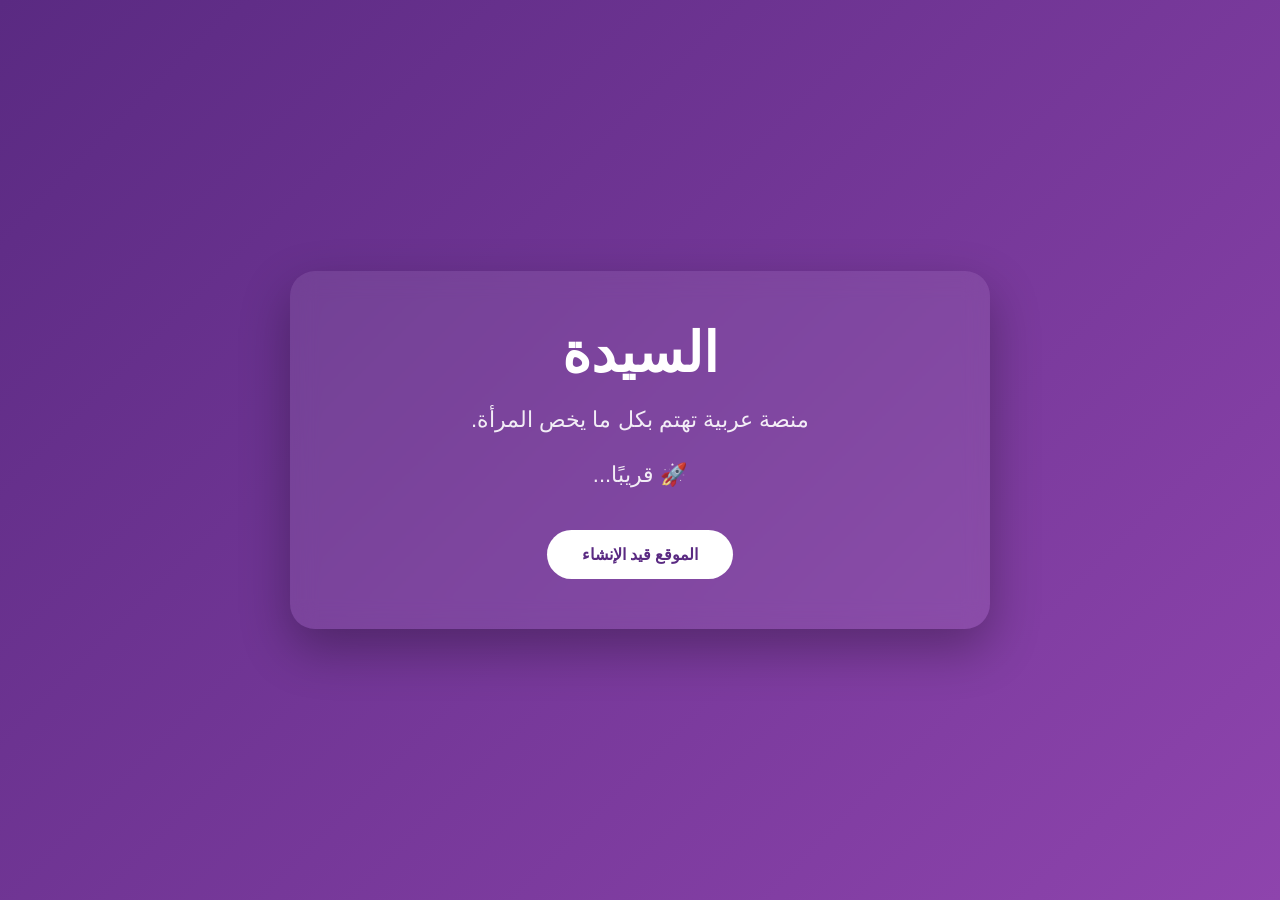
==== index.html @ 5cf43249 "Update index.html" ====
<!DOCTYPE html>
<html lang="ar" dir="rtl">
<head>
<meta charset="UTF-8">
<meta name="viewport" content="width=device-width, initial-scale=1.0">
<title>السيدة | قريبًا</title>

<style>
*{
margin:0;
padding:0;
box-sizing:border-box;
font-family:Tahoma,sans-serif;
}

body{
background:linear-gradient(135deg,#5a2a82,#8e44ad);
height:100vh;
display:flex;
justify-content:center;
align-items:center;
color:white;
text-align:center;
padding:20px;
}

.card{
background:rgba(255,255,255,.08);
backdrop-filter:blur(12px);
padding:50px;
border-radius:25px;
max-width:700px;
width:100%;
box-shadow:0 20px 50px rgba(0,0,0,.3);
}

h1{
font-size:55px;
margin-bottom:15px;
}

p{
font-size:22px;
line-height:1.8;
opacity:.9;
}

.btn{
display:inline-block;
margin-top:35px;
padding:15px 35px;
background:white;
color:#5a2a82;
text-decoration:none;
border-radius:50px;
font-weight:bold;
transition:.3s;
}

.btn:hover{
transform:translateY(-3px);
}
</style>

<!-- Google tag (gtag.js) -->
<script async src="https://www.googletagmanager.com/gtag/js?id=G-3B455CWYYH"></script>
<script>
window.dataLayer = window.dataLayer || [];
function gtag(){dataLayer.push(arguments);}
gtag('js', new Date());

gtag('config', 'G-3B455CWYYH');
</script>

</head>

<body>

<div class="card">

<h1>السيدة</h1>

<p>
منصة عربية تهتم بكل ما يخص المرأة.
</p>

<p style="margin-top:15px;">
🚀 قريبًا...
</p>

<a class="btn" href="#">
الموقع قيد الإنشاء
</a>

</div>

</body>
</html>
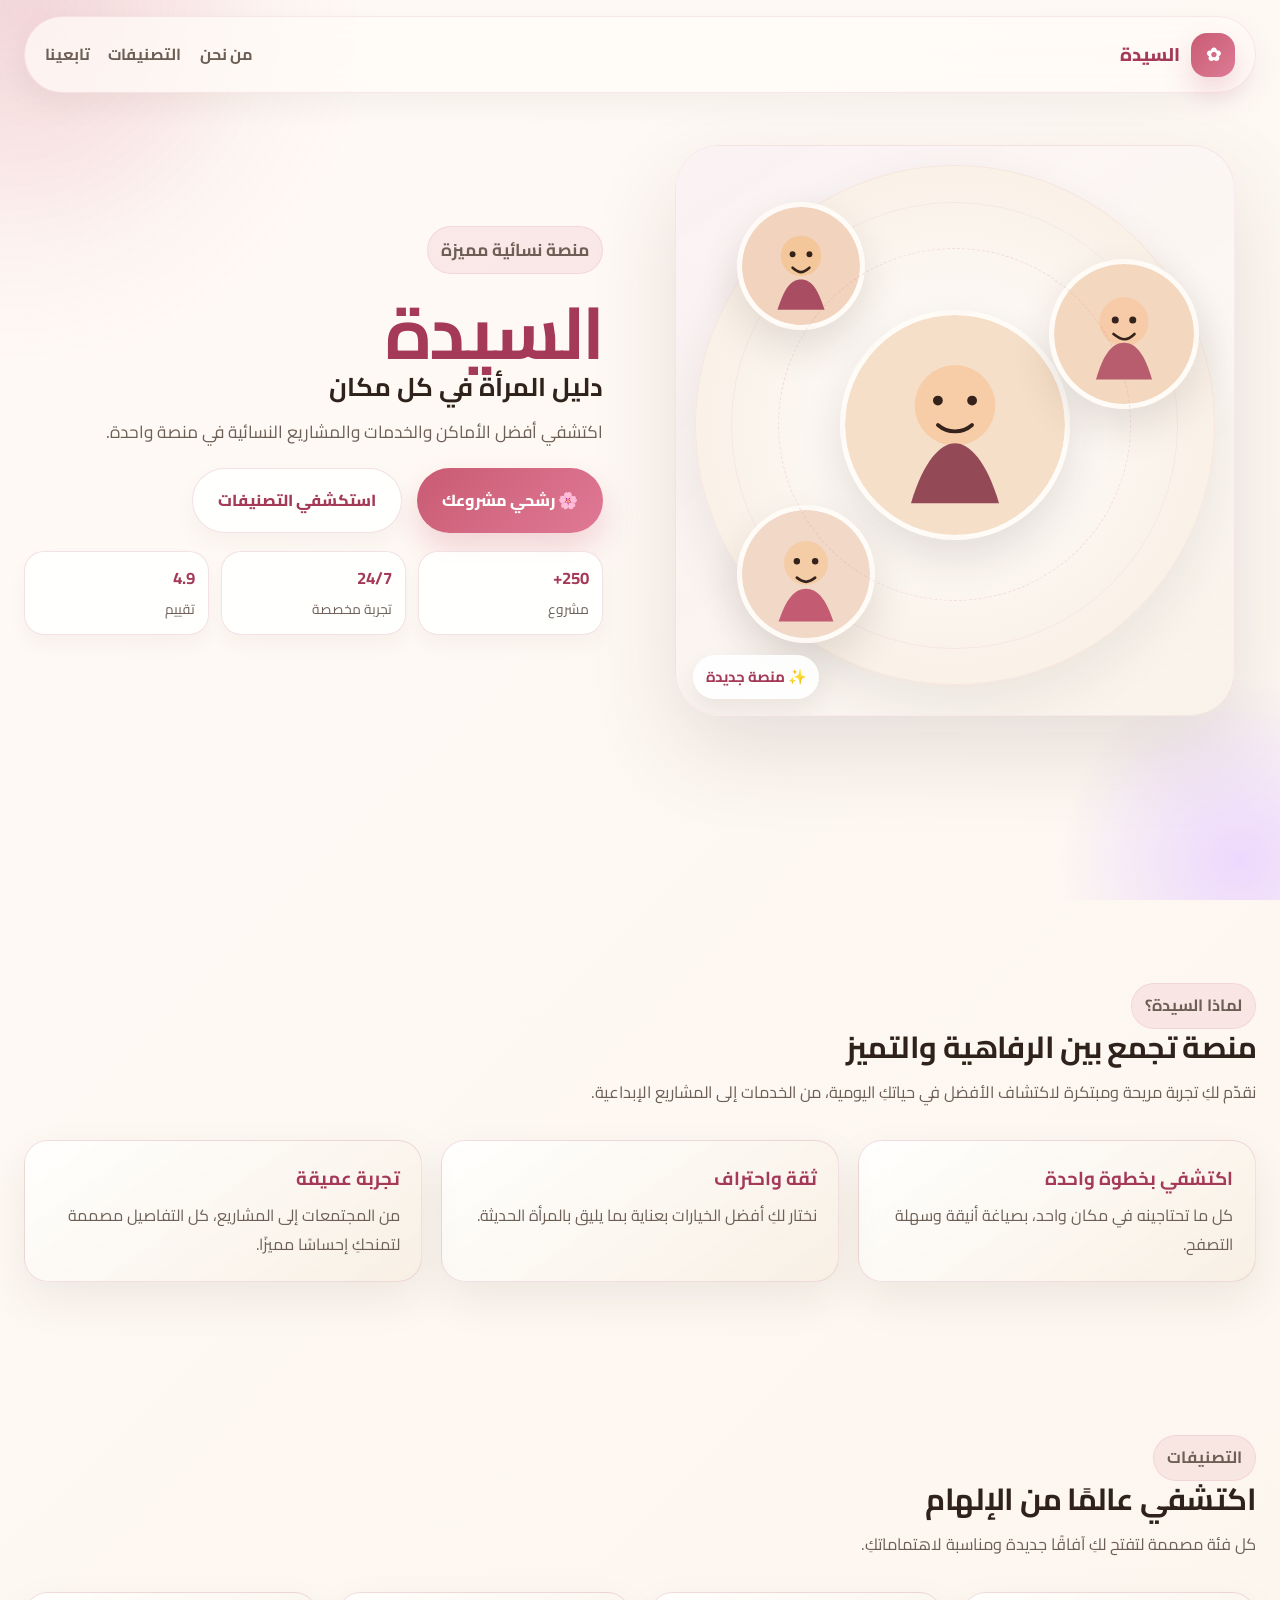
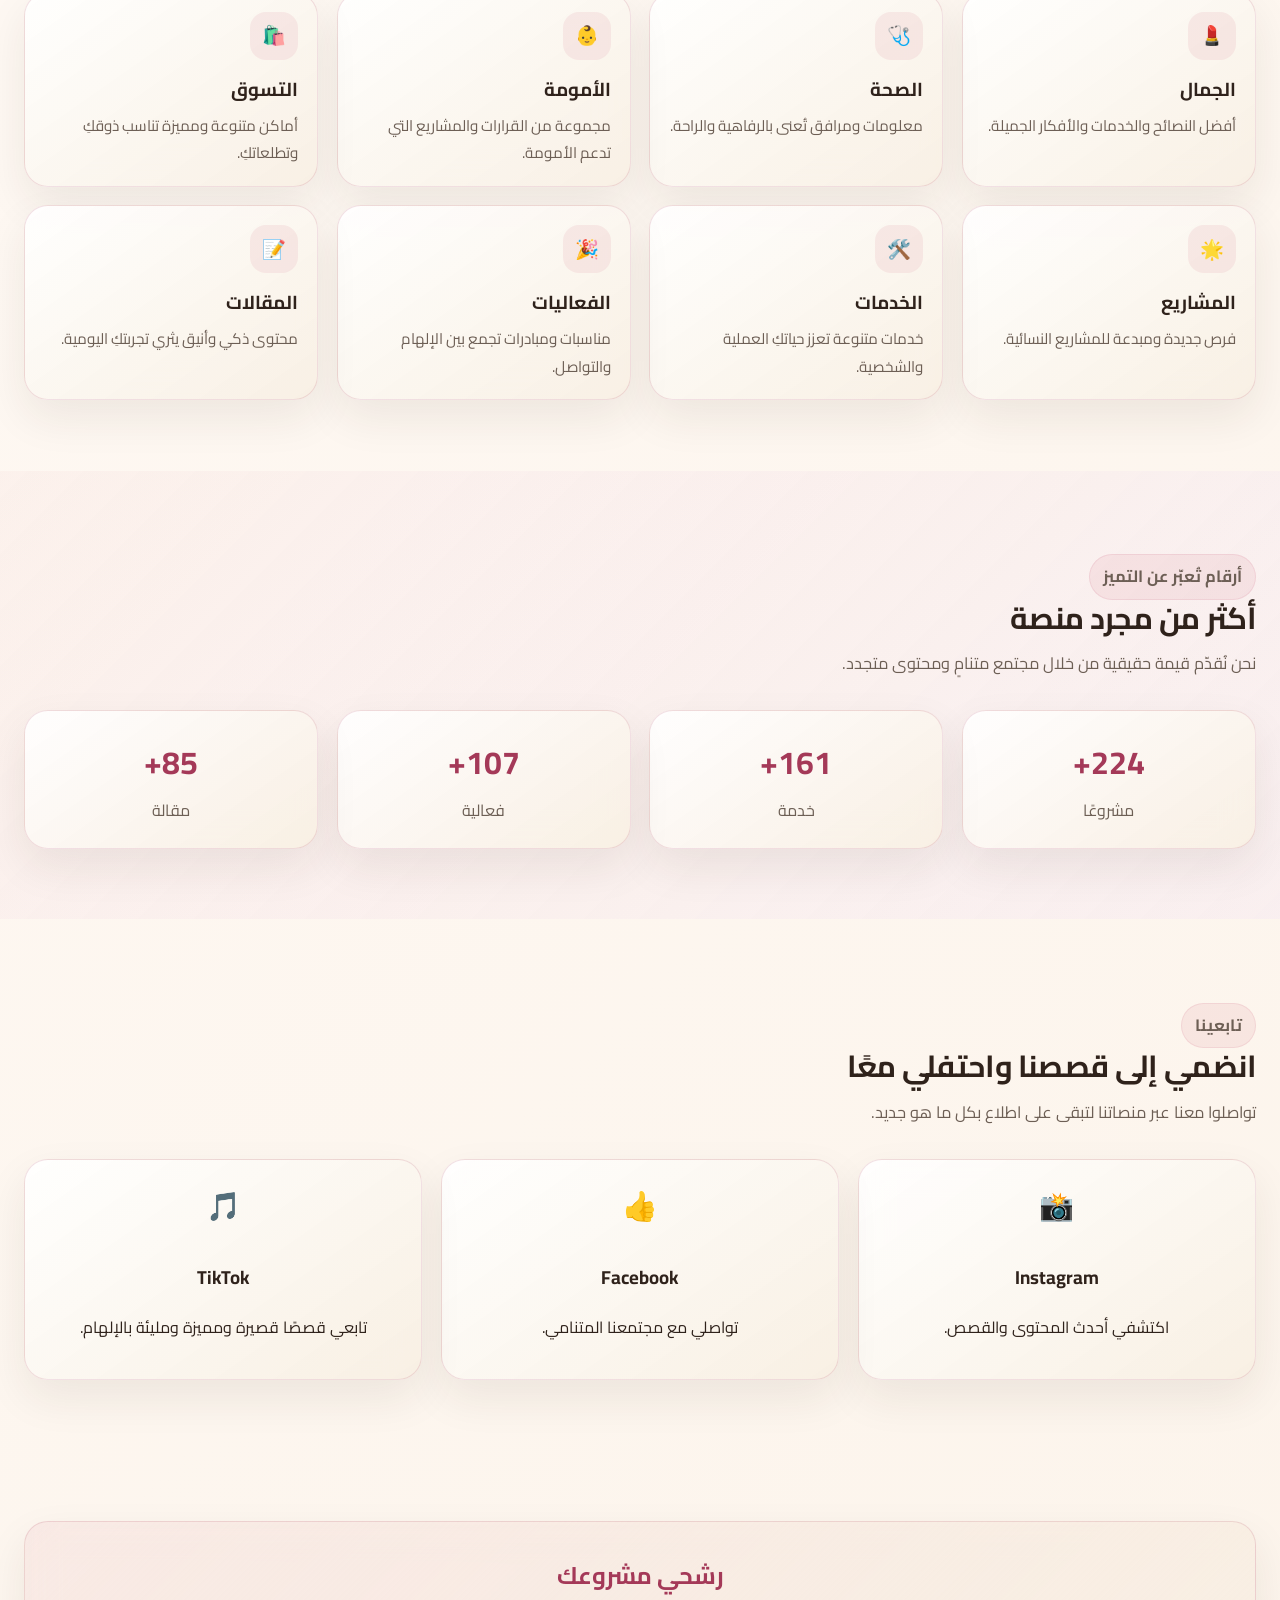
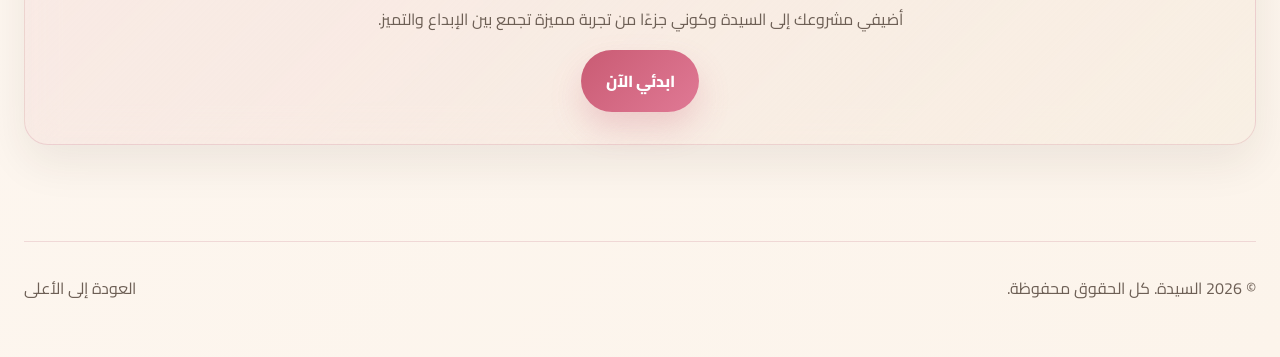
==== commit 07b71fcc: "Implement Landing Page Reference Design" ====
--- a/index.html
+++ b/index.html
@@ -1,98 +1,224 @@
 <!DOCTYPE html>
 <html lang="ar" dir="rtl">
-<head>
-<meta charset="UTF-8">
-<meta name="viewport" content="width=device-width, initial-scale=1.0">
-<title>السيدة | قريبًا</title>
-
-<style>
-*{
-margin:0;
-padding:0;
-box-sizing:border-box;
-font-family:Tahoma,sans-serif;
-}
-
-body{
-background:linear-gradient(135deg,#5a2a82,#8e44ad);
-height:100vh;
-display:flex;
-justify-content:center;
-align-items:center;
-color:white;
-text-align:center;
-padding:20px;
-}
-
-.card{
-background:rgba(255,255,255,.08);
-backdrop-filter:blur(12px);
-padding:50px;
-border-radius:25px;
-max-width:700px;
-width:100%;
-box-shadow:0 20px 50px rgba(0,0,0,.3);
-}
-
-h1{
-font-size:55px;
-margin-bottom:15px;
-}
-
-p{
-font-size:22px;
-line-height:1.8;
-opacity:.9;
-}
-
-.btn{
-display:inline-block;
-margin-top:35px;
-padding:15px 35px;
-background:white;
-color:#5a2a82;
-text-decoration:none;
-border-radius:50px;
-font-weight:bold;
-transition:.3s;
-}
-
-.btn:hover{
-transform:translateY(-3px);
-}
-</style>
-
-<!-- Google tag (gtag.js) -->
-<script async src="https://www.googletagmanager.com/gtag/js?id=G-3B455CWYYH"></script>
-<script>
-window.dataLayer = window.dataLayer || [];
-function gtag(){dataLayer.push(arguments);}
-gtag('js', new Date());
-
-gtag('config', 'G-3B455CWYYH');
-</script>
-
-</head>
-
-<body>
-
-<div class="card">
-
-<h1>السيدة</h1>
-
-<p>
-منصة عربية تهتم بكل ما يخص المرأة.
-</p>
-
-<p style="margin-top:15px;">
-🚀 قريبًا...
-</p>
-
-<a class="btn" href="#">
-الموقع قيد الإنشاء
-</a>
-
-</div>
-
-</body>
+  <head>
+    <meta charset="UTF-8" />
+    <meta name="viewport" content="width=device-width, initial-scale=1.0" />
+    <meta name="description" content="السيدة — دليل المرأة في كل مكان" />
+    <title>السيدة | دليل المرأة في كل مكان</title>
+    <link rel="preconnect" href="https://fonts.googleapis.com" />
+    <link rel="preconnect" href="https://fonts.gstatic.com" crossorigin />
+    <link
+      href="https://fonts.googleapis.com/css2?family=Cairo:wght@300;400;500;600;700;800&display=swap"
+      rel="stylesheet"
+    />
+    <link rel="stylesheet" href="css/style.css" />
+  </head>
+  <body>
+    <div class="page-shell">
+      <header class="hero" id="top">
+        <div class="container">
+          <nav class="nav" aria-label="التنقل الرئيسي">
+            <a class="logo" href="#top" aria-label="السيدة">
+              <span class="logo__mark">✿</span>
+              <span>السيدة</span>
+            </a>
+            <div class="nav__links">
+              <a href="#about">من نحن</a>
+              <a href="#categories">التصنيفات</a>
+              <a href="#follow">تابعينا</a>
+            </div>
+          </nav>
+
+          <div class="hero__content">
+            <div class="hero__visual reveal" aria-label="تصميم مميز">
+              <div class="hero__visual-card">
+              <div class="hero__collage">
+                <div class="hero__avatar hero__avatar--main"></div>
+                <div class="hero__avatar hero__avatar--side"></div>
+                <div class="hero__avatar hero__avatar--top"></div>
+                <div class="hero__avatar hero__avatar--bottom"></div>
+              </div>
+              <div class="hero__visual-pill">✨ منصة جديدة</div>
+            </div>
+            </div>
+
+            <div class="hero__copy reveal">
+              <p class="eyebrow">منصة نسائية مميزة</p>
+              <h1>السيدة</h1>
+              <h2>دليل المرأة في كل مكان</h2>
+              <p>اكتشفي أفضل الأماكن والخدمات والمشاريع النسائية في منصة واحدة.</p>
+              <div class="hero__actions">
+                <a class="btn btn--primary" href="#cta">🌸 رشحي مشروعك</a>
+                <a class="btn btn--ghost" href="#categories">استكشفي التصنيفات</a>
+              </div>
+              <div class="hero__meta">
+                <div>
+                  <strong>250+</strong>
+                  <span>مشروع</span>
+                </div>
+                <div>
+                  <strong>24/7</strong>
+                  <span>تجربة مخصصة</span>
+                </div>
+                <div>
+                  <strong>4.9</strong>
+                  <span>تقييم</span>
+                </div>
+              </div>
+            </div>
+          </div>
+        </div>
+      </header>
+
+      <main>
+        <section class="about section container" id="about">
+          <div class="section-heading reveal">
+            <p class="eyebrow">لماذا السيدة؟</p>
+            <h2>منصة تجمع بين الرفاهية والتميز</h2>
+            <p>نقدّم لكِ تجربة مريحة ومبتكرة لاكتشاف الأفضل في حياتكِ اليومية، من الخدمات إلى المشاريع الإبداعية.</p>
+          </div>
+
+          <div class="about-grid">
+            <article class="about-card reveal">
+              <h3>اكتشفي بخطوة واحدة</h3>
+              <p>كل ما تحتاجينه في مكان واحد، بصياغة أنيقة وسهلة التصفح.</p>
+            </article>
+            <article class="about-card reveal">
+              <h3>ثقة واحتراف</h3>
+              <p>نختار لكِ أفضل الخيارات بعناية بما يليق بالمرأة الحديثة.</p>
+            </article>
+            <article class="about-card reveal">
+              <h3>تجربة عميقة</h3>
+              <p>من المجتمعات إلى المشاريع، كل التفاصيل مصممة لتمنحكِ إحساسًا مميزًا.</p>
+            </article>
+          </div>
+        </section>
+
+        <section class="categories section container" id="categories">
+          <div class="section-heading reveal">
+            <p class="eyebrow">التصنيفات</p>
+            <h2>اكتشفي عالمًا من الإلهام</h2>
+            <p>كل فئة مصممة لتفتح لكِ آفاقًا جديدة ومناسبة لاهتماماتكِ.</p>
+          </div>
+
+          <div class="categories-grid">
+            <article class="category-card reveal">
+              <div class="icon">💄</div>
+              <h3>الجمال</h3>
+              <p>أفضل النصائح والخدمات والأفكار الجميلة.</p>
+            </article>
+            <article class="category-card reveal">
+              <div class="icon">🩺</div>
+              <h3>الصحة</h3>
+              <p>معلومات ومرافق تُعنى بالرفاهية والراحة.</p>
+            </article>
+            <article class="category-card reveal">
+              <div class="icon">👶</div>
+              <h3>الأمومة</h3>
+              <p>مجموعة من القرارات والمشاريع التي تدعم الأمومة.</p>
+            </article>
+            <article class="category-card reveal">
+              <div class="icon">🛍️</div>
+              <h3>التسوق</h3>
+              <p>أماكن متنوعة ومميزة تناسب ذوقكِ وتطلعاتكِ.</p>
+            </article>
+            <article class="category-card reveal">
+              <div class="icon">🌟</div>
+              <h3>المشاريع</h3>
+              <p>فرص جديدة ومبدعة للمشاريع النسائية.</p>
+            </article>
+            <article class="category-card reveal">
+              <div class="icon">🛠️</div>
+              <h3>الخدمات</h3>
+              <p>خدمات متنوعة تعزز حياتكِ العملية والشخصية.</p>
+            </article>
+            <article class="category-card reveal">
+              <div class="icon">🎉</div>
+              <h3>الفعاليات</h3>
+              <p>مناسبات ومبادرات تجمع بين الإلهام والتواصل.</p>
+            </article>
+            <article class="category-card reveal">
+              <div class="icon">📝</div>
+              <h3>المقالات</h3>
+              <p>محتوى ذكي وأنيق يثري تجربتكِ اليومية.</p>
+            </article>
+          </div>
+        </section>
+
+        <section class="stats section">
+          <div class="container">
+            <div class="section-heading reveal">
+              <p class="eyebrow">أرقام تُعبّر عن التميز</p>
+              <h2>أكثر من مجرد منصة</h2>
+              <p>نحن نُقدّم قيمة حقيقية من خلال مجتمع متنامٍ ومحتوى متجدد.</p>
+            </div>
+
+            <div class="stats-grid">
+              <div class="stat-card reveal">
+                <strong data-count="250">0+</strong>
+                <span>مشروعًا</span>
+              </div>
+              <div class="stat-card reveal">
+                <strong data-count="180">0+</strong>
+                <span>خدمة</span>
+              </div>
+              <div class="stat-card reveal">
+                <strong data-count="120">0+</strong>
+                <span>فعالية</span>
+              </div>
+              <div class="stat-card reveal">
+                <strong data-count="95">0+</strong>
+                <span>مقالة</span>
+              </div>
+            </div>
+          </div>
+        </section>
+
+        <section class="follow section container" id="follow">
+          <div class="section-heading reveal">
+            <p class="eyebrow">تابعينا</p>
+            <h2>انضمي إلى قصصنا واحتفلي معًا</h2>
+            <p>تواصلوا معنا عبر منصاتنا لتبقى على اطلاع بكل ما هو جديد.</p>
+          </div>
+
+          <div class="social-grid">
+            <a class="social-card reveal" href="#" target="_blank" rel="noreferrer">
+              <div class="icon">📸</div>
+              <h3>Instagram</h3>
+              <p>اكتشفي أحدث المحتوى والقصص.</p>
+            </a>
+            <a class="social-card reveal" href="#" target="_blank" rel="noreferrer">
+              <div class="icon">👍</div>
+              <h3>Facebook</h3>
+              <p>تواصلي مع مجتمعنا المتنامي.</p>
+            </a>
+            <a class="social-card reveal" href="#" target="_blank" rel="noreferrer">
+              <div class="icon">🎵</div>
+              <h3>TikTok</h3>
+              <p>تابعي قصصًا قصيرة ومميزة ومليئة بالإلهام.</p>
+            </a>
+          </div>
+        </section>
+
+        <section class="cta section" id="cta">
+          <div class="container">
+            <div class="cta__box reveal">
+              <h2>رشحي مشروعك</h2>
+              <p>أضيفي مشروعك إلى السيدة وكوني جزءًا من تجربة مميزة تجمع بين الإبداع والتميز.</p>
+              <a class="btn btn--primary" href="#top">ابدئي الآن</a>
+            </div>
+          </div>
+        </section>
+      </main>
+
+      <footer class="footer">
+        <div class="container footer__content">
+          <p>© 2026 السيدة. كل الحقوق محفوظة.</p>
+          <a href="#top">العودة إلى الأعلى</a>
+        </div>
+      </footer>
+    </div>
+
+    <script src="js/app.js"></script>
+  </body>
 </html>
--- a/css/style.css
+++ b/css/style.css
@@ -0,0 +1,669 @@
+:root {
+  --bg: #fcf8f2;
+  --bg-soft: #f7efe7;
+  --surface: #fffdf9;
+  --surface-2: #f8efe5;
+  --primary: #c95b73;
+  --primary-deep: #a43958;
+  --accent: #f1d8c8;
+  --accent-2: #e9d2ff;
+  --text: #2f221b;
+  --muted: #6d5f55;
+  --border: rgba(169, 57, 88, 0.15);
+  --shadow: 0 18px 44px rgba(47, 34, 27, 0.08);
+  --shadow-strong: 0 30px 80px rgba(47, 34, 27, 0.12);
+  --radius: 26px;
+}
+
+* {
+  box-sizing: border-box;
+}
+
+html {
+  scroll-behavior: smooth;
+}
+
+body {
+  margin: 0;
+  font-family: 'Cairo', sans-serif;
+  background: linear-gradient(135deg, #fffaf6 0%, #fcf4eb 100%);
+  color: var(--text);
+  line-height: 1.8;
+  overflow-x: hidden;
+  direction: rtl;
+}
+
+body::before {
+  content: '';
+  position: fixed;
+  inset: 0;
+  background: radial-gradient(circle at top left, rgba(201, 91, 115, 0.12), transparent 24%);
+  pointer-events: none;
+  z-index: -1;
+}
+
+a {
+  color: inherit;
+  text-decoration: none;
+}
+
+img {
+  max-width: 100%;
+  display: block;
+}
+
+.page-shell {
+  min-height: 100vh;
+}
+
+.container {
+  width: min(1280px, calc(100% - 3rem));
+  margin: 0 auto;
+}
+
+section {
+  padding: 4.4rem 0;
+}
+
+.eyebrow {
+  display: inline-flex;
+  align-items: center;
+  gap: 0.45rem;
+  padding: 0.45rem 0.8rem;
+  border-radius: 999px;
+  background: rgba(201, 91, 115, 0.1);
+  color: var(--primary-deep);
+  font-size: 0.95rem;
+  font-weight: 700;
+  margin: 0 0 1rem;
+  border: 1px solid rgba(201, 91, 115, 0.12);
+}
+
+.section-heading {
+  max-width: 760px;
+  margin-bottom: 2rem;
+}
+
+.section-heading h2,
+.section-heading h3 {
+  margin: 0;
+  font-size: clamp(1.9rem, 2.2vw, 2.45rem);
+  line-height: 1.2;
+  letter-spacing: -0.02em;
+}
+
+.section-heading p {
+  margin: 0.8rem 0 0;
+  color: var(--muted);
+  font-size: 1.02rem;
+}
+
+.hero {
+  position: relative;
+  min-height: 100svh;
+  padding-bottom: 2rem;
+  overflow: hidden;
+}
+
+.hero::before,
+.hero::after {
+  content: '';
+  position: absolute;
+  border-radius: 50%;
+  pointer-events: none;
+}
+
+.hero::before {
+  width: 480px;
+  height: 480px;
+  left: -200px;
+  top: -220px;
+  background: radial-gradient(circle, rgba(201, 91, 115, 0.12), transparent 68%);
+}
+
+.hero::after {
+  width: 360px;
+  height: 360px;
+  right: -140px;
+  bottom: -140px;
+  background: radial-gradient(circle, rgba(233, 210, 255, 0.85), transparent 72%);
+}
+
+.nav {
+  display: flex;
+  align-items: center;
+  justify-content: space-between;
+  padding: 0.95rem 1.25rem;
+  margin-top: 0.9rem;
+  position: sticky;
+  top: 1rem;
+  z-index: 20;
+  border: 1px solid rgba(201, 91, 115, 0.12);
+  border-radius: 999px;
+  background: rgba(255, 251, 247, 0.74);
+  backdrop-filter: blur(16px);
+  box-shadow: 0 12px 30px rgba(47, 34, 27, 0.05);
+}
+
+.logo {
+  display: inline-flex;
+  align-items: center;
+  gap: 0.7rem;
+  font-size: 1.15rem;
+  font-weight: 800;
+  color: var(--primary-deep);
+}
+
+.logo__mark {
+  width: 44px;
+  height: 44px;
+  display: grid;
+  place-items: center;
+  border-radius: 16px;
+  background: linear-gradient(135deg, var(--primary), #dd7b95);
+  color: #fff;
+  box-shadow: 0 14px 28px rgba(201, 91, 115, 0.24);
+}
+
+.nav__links {
+  display: flex;
+  gap: 1.15rem;
+  color: var(--muted);
+  font-weight: 700;
+}
+
+.hero__content {
+  display: grid;
+  grid-template-columns: minmax(0, 1.02fr) minmax(0, 0.98fr);
+  gap: 4rem;
+  align-items: center;
+  padding: 3.4rem 0 2rem;
+  position: relative;
+  z-index: 2;
+}
+
+.hero__visual {
+  order: 1;
+}
+
+.hero__visual-card {
+  position: relative;
+  max-width: 600px;
+  margin: 0 auto;
+  border-radius: 44px;
+  padding: 1.2rem 1.2rem 1.05rem;
+  background: linear-gradient(145deg, rgba(255, 255, 255, 0.96), rgba(248, 241, 232, 0.94));
+  border: 1px solid rgba(201, 91, 115, 0.12);
+  box-shadow: 0 35px 90px rgba(47, 34, 27, 0.12);
+  backdrop-filter: blur(16px);
+  overflow: hidden;
+}
+
+.hero__visual-card::before {
+  content: '';
+  position: absolute;
+  inset: 0;
+  background: linear-gradient(135deg, rgba(201, 91, 115, 0.08), transparent 70%);
+  pointer-events: none;
+}
+
+.hero__collage {
+  position: relative;
+  width: min(100%, 540px);
+  aspect-ratio: 1 / 1;
+  margin: 0 auto 0.8rem;
+  border-radius: 50%;
+  background: radial-gradient(circle at 50% 50%, rgba(255, 255, 255, 0.98), rgba(248, 235, 221, 0.96));
+  box-shadow: inset 0 0 0 1px rgba(201, 91, 115, 0.08), 0 20px 48px rgba(47, 34, 27, 0.08);
+}
+
+.hero__collage::before {
+  content: '';
+  position: absolute;
+  inset: 7%;
+  border-radius: 50%;
+  border: 1px solid rgba(201, 91, 115, 0.08);
+}
+
+.hero__collage::after {
+  content: '';
+  position: absolute;
+  inset: 16%;
+  border-radius: 50%;
+  border: 1px dashed rgba(201, 91, 115, 0.16);
+  transform: rotate(22deg);
+}
+
+.hero__avatar {
+  position: absolute;
+  border-radius: 50%;
+  border: 5px solid rgba(255, 251, 247, 0.95);
+  box-shadow: 0 18px 40px rgba(47, 34, 27, 0.12);
+  background-size: cover;
+  background-position: center;
+}
+
+.hero__avatar--main {
+  width: 230px;
+  height: 230px;
+  left: 50%;
+  top: 50%;
+  transform: translate(-50%, -50%);
+  background-image: url("data:image/svg+xml,%3Csvg xmlns='http://www.w3.org/2000/svg' viewBox='0 0 180 180'%3E%3Crect width='180' height='180' rx='90' fill='%23f6dfc8'/%3E%3Ccircle cx='90' cy='74' r='33' fill='%23f7cda8'/%3E%3Cpath d='M54 154c10-34 24-49 36-49s26 15 36 49' fill='%23944957'/%3E%3Ccircle cx='76' cy='70' r='4' fill='%2334221b'/%3E%3Ccircle cx='104' cy='70' r='4' fill='%2334221b'/%3E%3Cpath d='M76 90c8 7 20 7 28 0' stroke='%2334221b' stroke-width='3' stroke-linecap='round' fill='none'/%3E%3C/svg%3E");
+}
+
+.hero__avatar--side {
+  width: 150px;
+  height: 150px;
+  right: 3%;
+  top: 18%;
+  background-image: url("data:image/svg+xml,%3Csvg xmlns='http://www.w3.org/2000/svg' viewBox='0 0 160 160'%3E%3Crect width='160' height='160' rx='80' fill='%23f3d8bf'/%3E%3Ccircle cx='80' cy='66' r='28' fill='%23f7caa8'/%3E%3Cpath d='M48 132c8-28 18-42 32-42s24 14 32 42' fill='%23b85d6d'/%3E%3Ccircle cx='70' cy='64' r='4' fill='%2334221b'/%3E%3Ccircle cx='90' cy='64' r='4' fill='%2334221b'/%3E%3Cpath d='M68 80c10 8 16 8 24 0' stroke='%2334221b' stroke-width='3' stroke-linecap='round' fill='none'/%3E%3C/svg%3E");
+}
+
+.hero__avatar--top {
+  width: 128px;
+  height: 128px;
+  left: 8%;
+  top: 7%;
+  background-image: url("data:image/svg+xml,%3Csvg xmlns='http://www.w3.org/2000/svg' viewBox='0 0 140 140'%3E%3Crect width='140' height='140' rx='70' fill='%23f2d3be'/%3E%3Ccircle cx='70' cy='58' r='24' fill='%23f4c79a'/%3E%3Cpath d='M42 122c8-24 15-36 28-36s20 12 28 36' fill='%23a94d62'/%3E%3Ccircle cx='60' cy='56' r='3.5' fill='%2334221b'/%3E%3Ccircle cx='80' cy='56' r='3.5' fill='%2334221b'/%3E%3Cpath d='M60 72c8 7 12 7 20 0' stroke='%2334221b' stroke-width='3' stroke-linecap='round' fill='none'/%3E%3C/svg%3E");
+}
+
+.hero__avatar--bottom {
+  width: 138px;
+  height: 138px;
+  left: 8%;
+  bottom: 8%;
+  background-image: url("data:image/svg+xml,%3Csvg xmlns='http://www.w3.org/2000/svg' viewBox='0 0 140 140'%3E%3Crect width='140' height='140' rx='70' fill='%23f1d8c7'/%3E%3Ccircle cx='70' cy='58' r='24' fill='%23f4cda7'/%3E%3Cpath d='M40 122c8-24 17-36 30-36s22 12 30 36' fill='%23c35b73'/%3E%3Ccircle cx='60' cy='56' r='3.5' fill='%2334221b'/%3E%3Ccircle cx='80' cy='56' r='3.5' fill='%2334221b'/%3E%3Cpath d='M60 74c8 6 12 6 20 0' stroke='%2334221b' stroke-width='3' stroke-linecap='round' fill='none'/%3E%3C/svg%3E");
+}
+
+.hero__visual-pill {
+  position: absolute;
+  left: 1.05rem;
+  bottom: 1rem;
+  z-index: 2;
+  display: inline-flex;
+  width: fit-content;
+  align-items: center;
+  padding: 0.5rem 0.8rem;
+  border-radius: 999px;
+  background: rgba(255, 255, 255, 0.92);
+  color: var(--primary-deep);
+  font-size: 0.94rem;
+  font-weight: 700;
+  box-shadow: 0 12px 24px rgba(47, 34, 27, 0.08);
+}
+
+.hero__copy {
+  text-align: right;
+  order: 2;
+}
+
+.hero__copy h1 {
+  font-size: clamp(3.5rem, 5.7vw, 5.8rem);
+  margin: 0.15rem 0 0.25rem;
+  line-height: 0.95;
+  color: var(--primary-deep);
+  letter-spacing: -0.03em;
+}
+
+.hero__copy h2 {
+  margin: 0 0 0.8rem;
+  font-size: clamp(1.45rem, 2vw, 2.1rem);
+  color: var(--text);
+  line-height: 1.25;
+}
+
+.hero__copy p {
+  margin: 0 0 1.35rem;
+  font-size: 1.08rem;
+  color: var(--muted);
+  max-width: 560px;
+}
+
+.hero__actions {
+  display: flex;
+  flex-wrap: wrap;
+  gap: 0.95rem;
+  margin-bottom: 1.15rem;
+}
+
+.btn {
+  display: inline-flex;
+  align-items: center;
+  justify-content: center;
+  gap: 0.45rem;
+  padding: 1.05rem 1.55rem;
+  border-radius: 999px;
+  font-weight: 800;
+  transition: transform 0.25s ease, box-shadow 0.25s ease, background 0.25s ease;
+}
+
+.btn:hover {
+  transform: translateY(-2px);
+}
+
+.btn--primary {
+  background: linear-gradient(135deg, var(--primary), #e07995);
+  color: #fff;
+  box-shadow: 0 16px 32px rgba(201, 91, 115, 0.24);
+}
+
+.btn--ghost {
+  background: rgba(255, 255, 255, 0.9);
+  border: 1px solid var(--border);
+  color: var(--primary-deep);
+  box-shadow: 0 10px 24px rgba(47, 34, 27, 0.04);
+}
+
+.hero__meta {
+  display: grid;
+  grid-template-columns: repeat(3, minmax(0, 1fr));
+  gap: 0.75rem;
+}
+
+.hero__meta > div {
+  background: rgba(255, 255, 255, 0.9);
+  border: 1px solid var(--border);
+  border-radius: 20px;
+  padding: 0.7rem 0.8rem;
+  box-shadow: 0 10px 20px rgba(47, 34, 27, 0.04);
+}
+
+.hero__meta strong {
+  display: block;
+  color: var(--primary-deep);
+  font-size: 1.05rem;
+}
+
+.hero__meta span {
+  font-size: 0.86rem;
+  color: var(--muted);
+}
+
+.about-grid,
+.categories-grid,
+.stats-grid,
+.social-grid {
+  display: grid;
+  gap: 1.15rem;
+}
+
+.about-grid {
+  grid-template-columns: repeat(3, minmax(0, 1fr));
+}
+
+.about-card,
+.category-card,
+.stat-card,
+.social-card,
+.cta__box {
+  background: linear-gradient(145deg, rgba(255, 255, 255, 0.9), rgba(248, 239, 227, 0.95));
+  border: 1px solid var(--border);
+  border-radius: 24px;
+  box-shadow: var(--shadow);
+  backdrop-filter: blur(16px);
+}
+
+.about-card {
+  padding: 1.35rem;
+}
+
+.about-card h3 {
+  margin: 0 0 0.35rem;
+  color: var(--primary-deep);
+}
+
+.about-card p {
+  margin: 0;
+  color: var(--muted);
+}
+
+.categories-grid {
+  grid-template-columns: repeat(4, minmax(0, 1fr));
+}
+
+.category-card {
+  padding: 1.2rem;
+  transition: transform 0.25s ease, box-shadow 0.25s ease;
+}
+
+.category-card:hover,
+.social-card:hover,
+.stat-card:hover {
+  transform: translateY(-4px);
+  box-shadow: 0 24px 50px rgba(47, 34, 27, 0.12);
+}
+
+.category-card .icon {
+  display: inline-flex;
+  width: 48px;
+  height: 48px;
+  align-items: center;
+  justify-content: center;
+  border-radius: 16px;
+  background: rgba(201, 91, 115, 0.1);
+  margin-bottom: 0.8rem;
+  font-size: 1.2rem;
+}
+
+.category-card h3 {
+  margin: 0 0 0.35rem;
+  color: var(--text);
+}
+
+.category-card p {
+  margin: 0;
+  color: var(--muted);
+  font-size: 0.95rem;
+}
+
+.stats {
+  background: linear-gradient(135deg, rgba(201, 91, 115, 0.04), rgba(233, 210, 255, 0.16));
+}
+
+.stats-grid {
+  grid-template-columns: repeat(4, minmax(0, 1fr));
+}
+
+.stat-card {
+  padding: 1.45rem;
+  text-align: center;
+  transition: transform 0.25s ease, box-shadow 0.25s ease;
+}
+
+.stat-card strong {
+  display: block;
+  font-size: 2rem;
+  color: var(--primary-deep);
+  margin-bottom: 0.25rem;
+}
+
+.stat-card span {
+  color: var(--muted);
+}
+
+.social-grid {
+  grid-template-columns: repeat(3, minmax(0, 1fr));
+}
+
+.social-card {
+  padding: 1.3rem;
+  text-align: center;
+  transition: transform 0.25s ease, box-shadow 0.25s ease;
+}
+
+.social-card .icon {
+  display: inline-flex;
+  font-size: 1.75rem;
+  margin-bottom: 0.7rem;
+}
+
+.cta__box {
+  padding: 2rem 2.2rem;
+  text-align: center;
+  background: linear-gradient(135deg, rgba(201, 91, 115, 0.08), rgba(248, 239, 227, 0.98));
+}
+
+.cta__box h2 {
+  margin: 0 0 0.5rem;
+  color: var(--primary-deep);
+}
+
+.cta__box p {
+  margin: 0 0 1rem;
+  color: var(--muted);
+}
+
+.footer {
+  padding: 1.6rem 0 2.4rem;
+  color: var(--muted);
+}
+
+.footer__content {
+  display: flex;
+  justify-content: space-between;
+  align-items: center;
+  gap: 1rem;
+  border-top: 1px solid var(--border);
+  padding-top: 1rem;
+}
+
+.reveal {
+  opacity: 0;
+  transform: translateY(24px);
+  transition: opacity 0.8s ease, transform 0.8s ease;
+}
+
+.reveal.is-visible {
+  opacity: 1;
+  transform: translateY(0);
+}
+
+@media (max-width: 1440px) {
+  .hero__content {
+    gap: 3.2rem;
+  }
+  .hero__visual-card {
+    max-width: 560px;
+  }
+}
+
+@media (max-width: 1024px) {
+  .hero__content {
+    grid-template-columns: 1fr;
+    gap: 1.3rem;
+    padding: 2rem 0 1rem;
+  }
+  .hero__visual {
+    order: 2;
+  }
+  .hero__copy {
+    order: 1;
+    text-align: center;
+    max-width: 700px;
+    margin: 0 auto;
+  }
+  .hero__copy p {
+    margin-inline: auto;
+  }
+  .hero__meta {
+    justify-content: center;
+  }
+  .hero__actions {
+    justify-content: center;
+  }
+  .hero__highlights {
+    justify-content: center;
+  }
+  .about-grid,
+  .categories-grid,
+  .stats-grid,
+  .social-grid {
+    grid-template-columns: repeat(2, minmax(0, 1fr));
+  }
+}
+
+@media (max-width: 768px) {
+  .nav {
+    flex-direction: column;
+    gap: 0.7rem;
+    border-radius: 24px;
+  }
+
+  .hero {
+    min-height: auto;
+    padding-bottom: 1.2rem;
+  }
+
+  .nav__links {
+    flex-wrap: wrap;
+    justify-content: center;
+  }
+
+  .hero__content {
+    padding-top: 1.6rem;
+  }
+
+  .hero__visual-card {
+    padding: 0.95rem;
+    border-radius: 30px;
+  }
+
+  .hero__collage {
+    width: min(100%, 440px);
+  }
+
+  .hero__copy {
+    text-align: center;
+  }
+
+  .hero__actions {
+    justify-content: center;
+  }
+
+  .hero__highlights {
+    justify-content: center;
+  }
+
+  .about-grid,
+  .categories-grid,
+  .stats-grid,
+  .social-grid {
+    grid-template-columns: 1fr;
+  }
+
+  .hero__meta {
+    grid-template-columns: 1fr;
+  }
+
+  .footer__content {
+    flex-direction: column;
+    text-align: center;
+  }
+}
+
+@media (max-width: 390px) {
+  .container {
+    width: min(100% - 1.2rem, 100%);
+  }
+
+  .hero__copy h1 {
+    font-size: 2.8rem;
+  }
+
+  .hero__copy h2 {
+    font-size: 1.2rem;
+  }
+
+  .hero__actions {
+    flex-direction: column;
+  }
+
+  .btn {
+    width: 100%;
+  }
+
+  .section-heading h2 {
+    font-size: 1.65rem;
+  }
+}
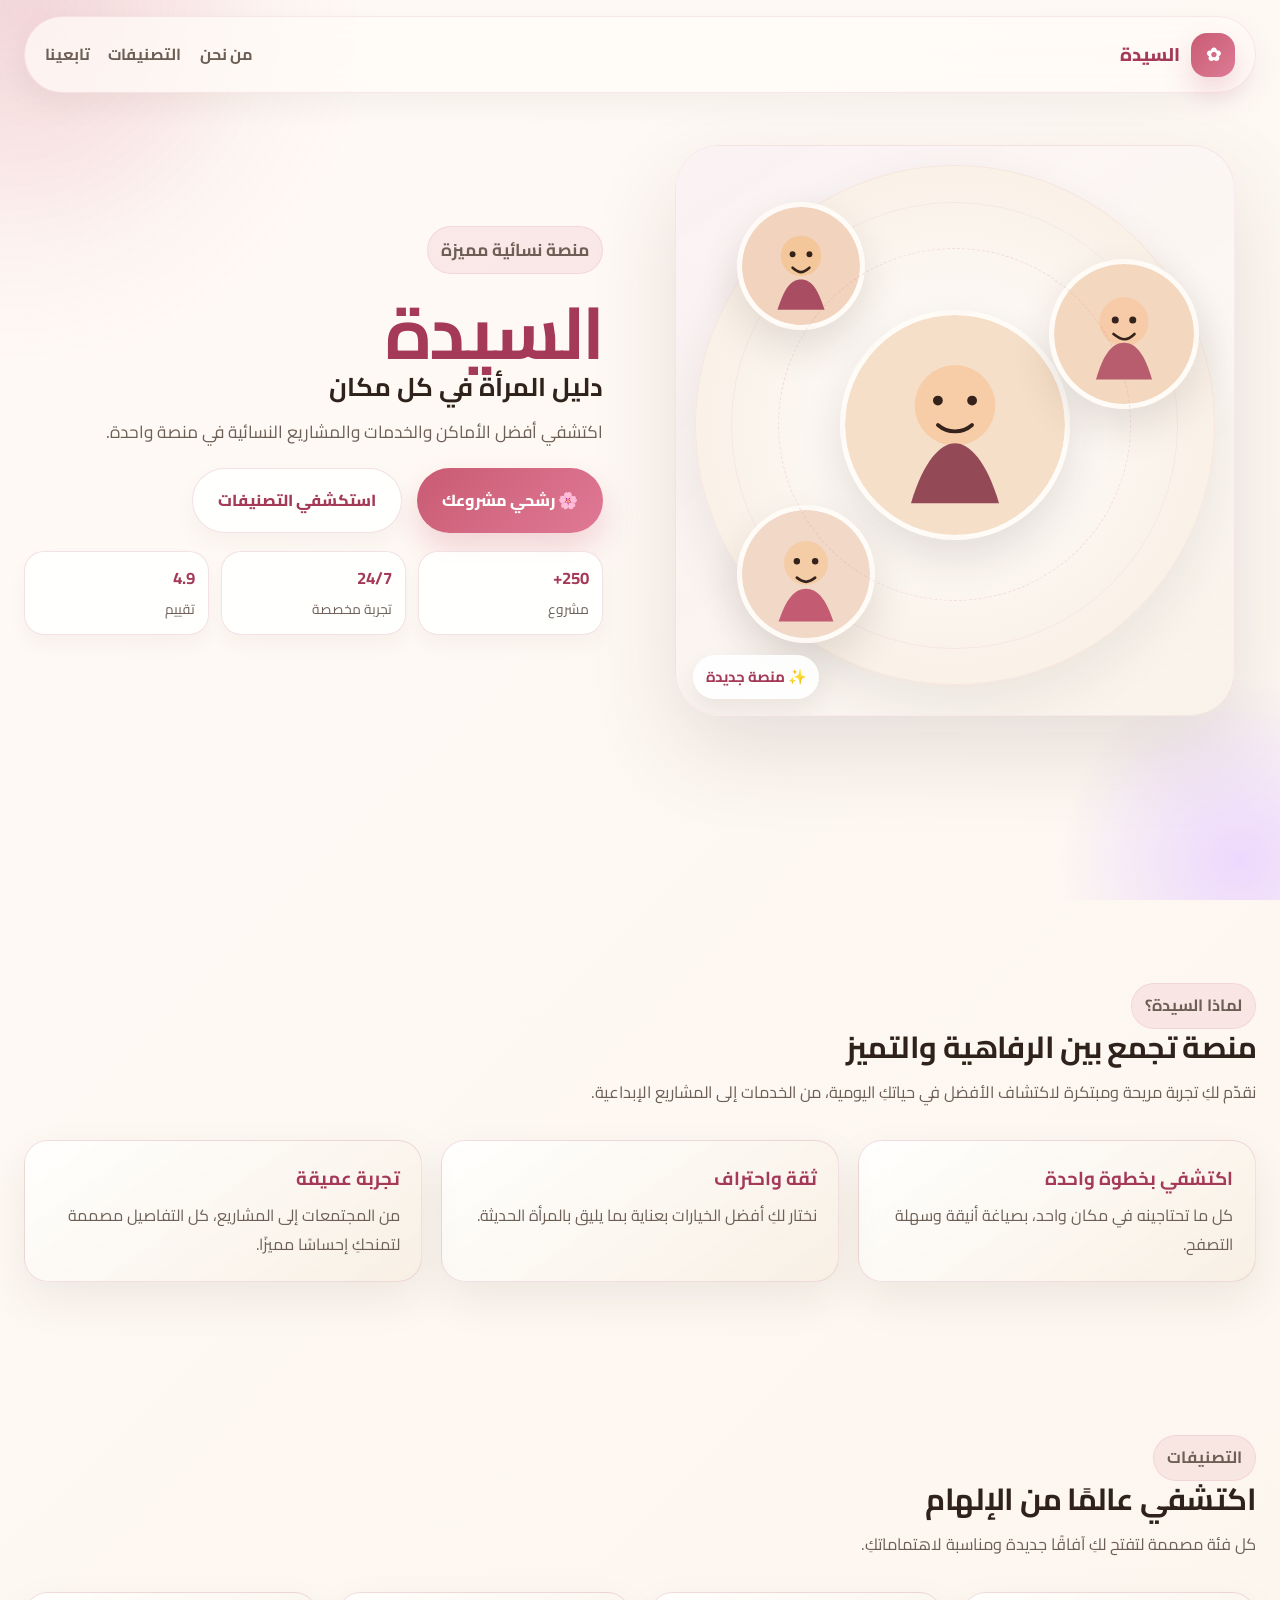
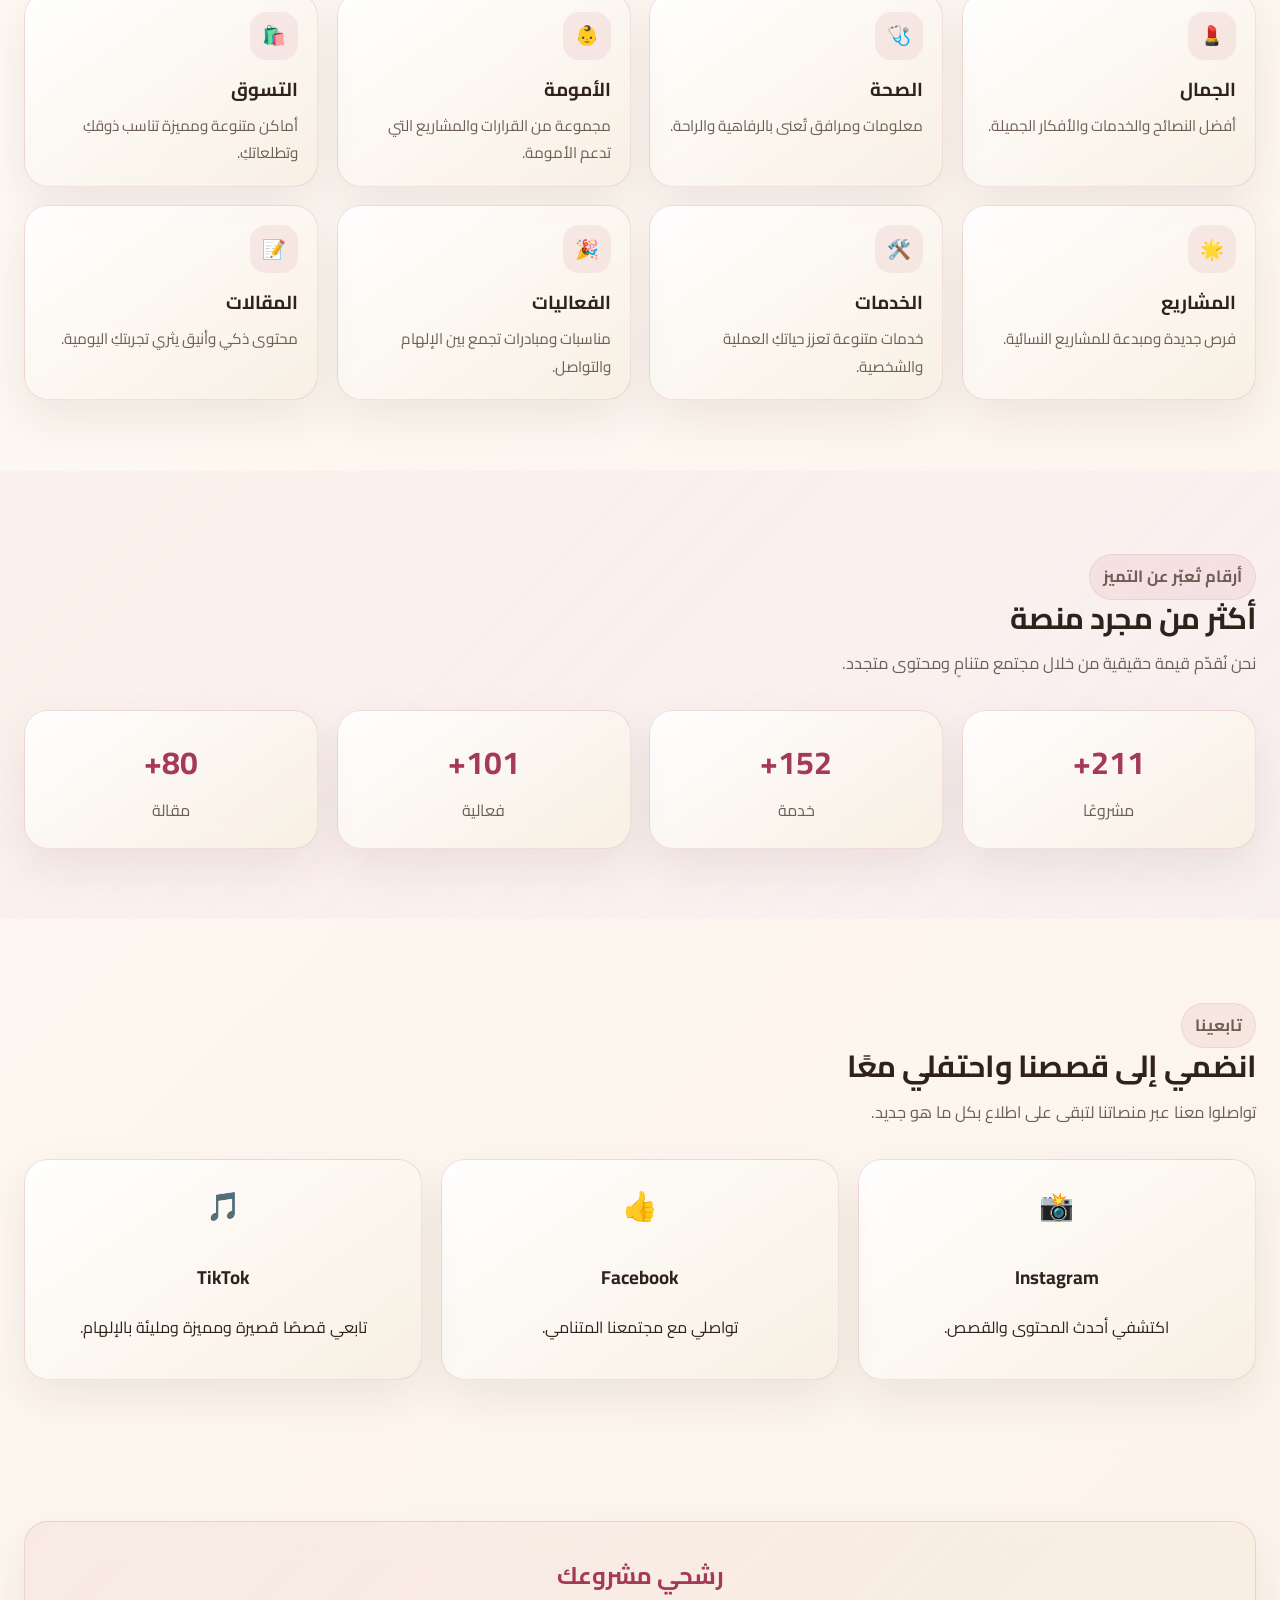
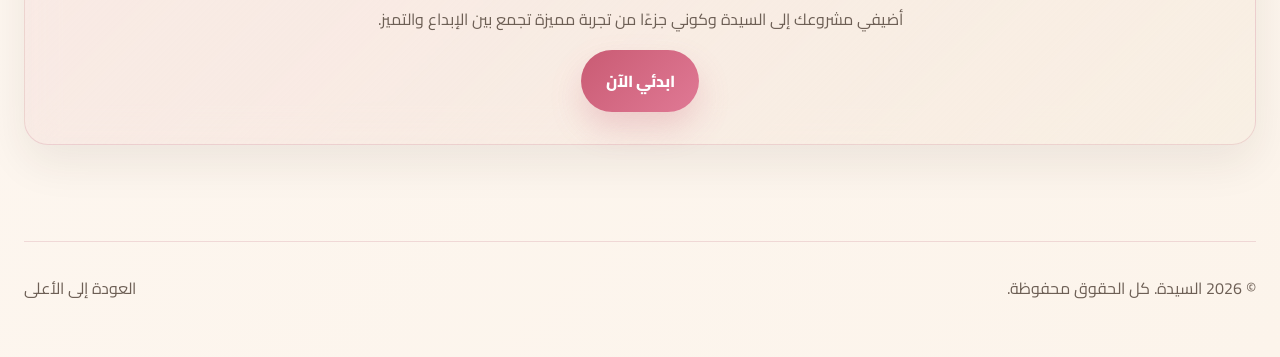
==== commit 776edb66: "Activate social links" ====
--- a/index.html
+++ b/index.html
@@ -182,17 +182,17 @@
           </div>
 
           <div class="social-grid">
-            <a class="social-card reveal" href="#" target="_blank" rel="noreferrer">
+            <a class="social-card reveal" href="https://instagram.com/alsydaplatform" target="_blank" rel="noreferrer">
               <div class="icon">📸</div>
               <h3>Instagram</h3>
               <p>اكتشفي أحدث المحتوى والقصص.</p>
             </a>
-            <a class="social-card reveal" href="#" target="_blank" rel="noreferrer">
+            <a class="social-card reveal" href="https://facebook.com/alsydaplatform" target="_blank" rel="noreferrer">
               <div class="icon">👍</div>
               <h3>Facebook</h3>
               <p>تواصلي مع مجتمعنا المتنامي.</p>
             </a>
-            <a class="social-card reveal" href="#" target="_blank" rel="noreferrer">
+            <a class="social-card reveal" href="https://tiktok.com/@alsydaplatform" target="_blank" rel="noreferrer">
               <div class="icon">🎵</div>
               <h3>TikTok</h3>
               <p>تابعي قصصًا قصيرة ومميزة ومليئة بالإلهام.</p>
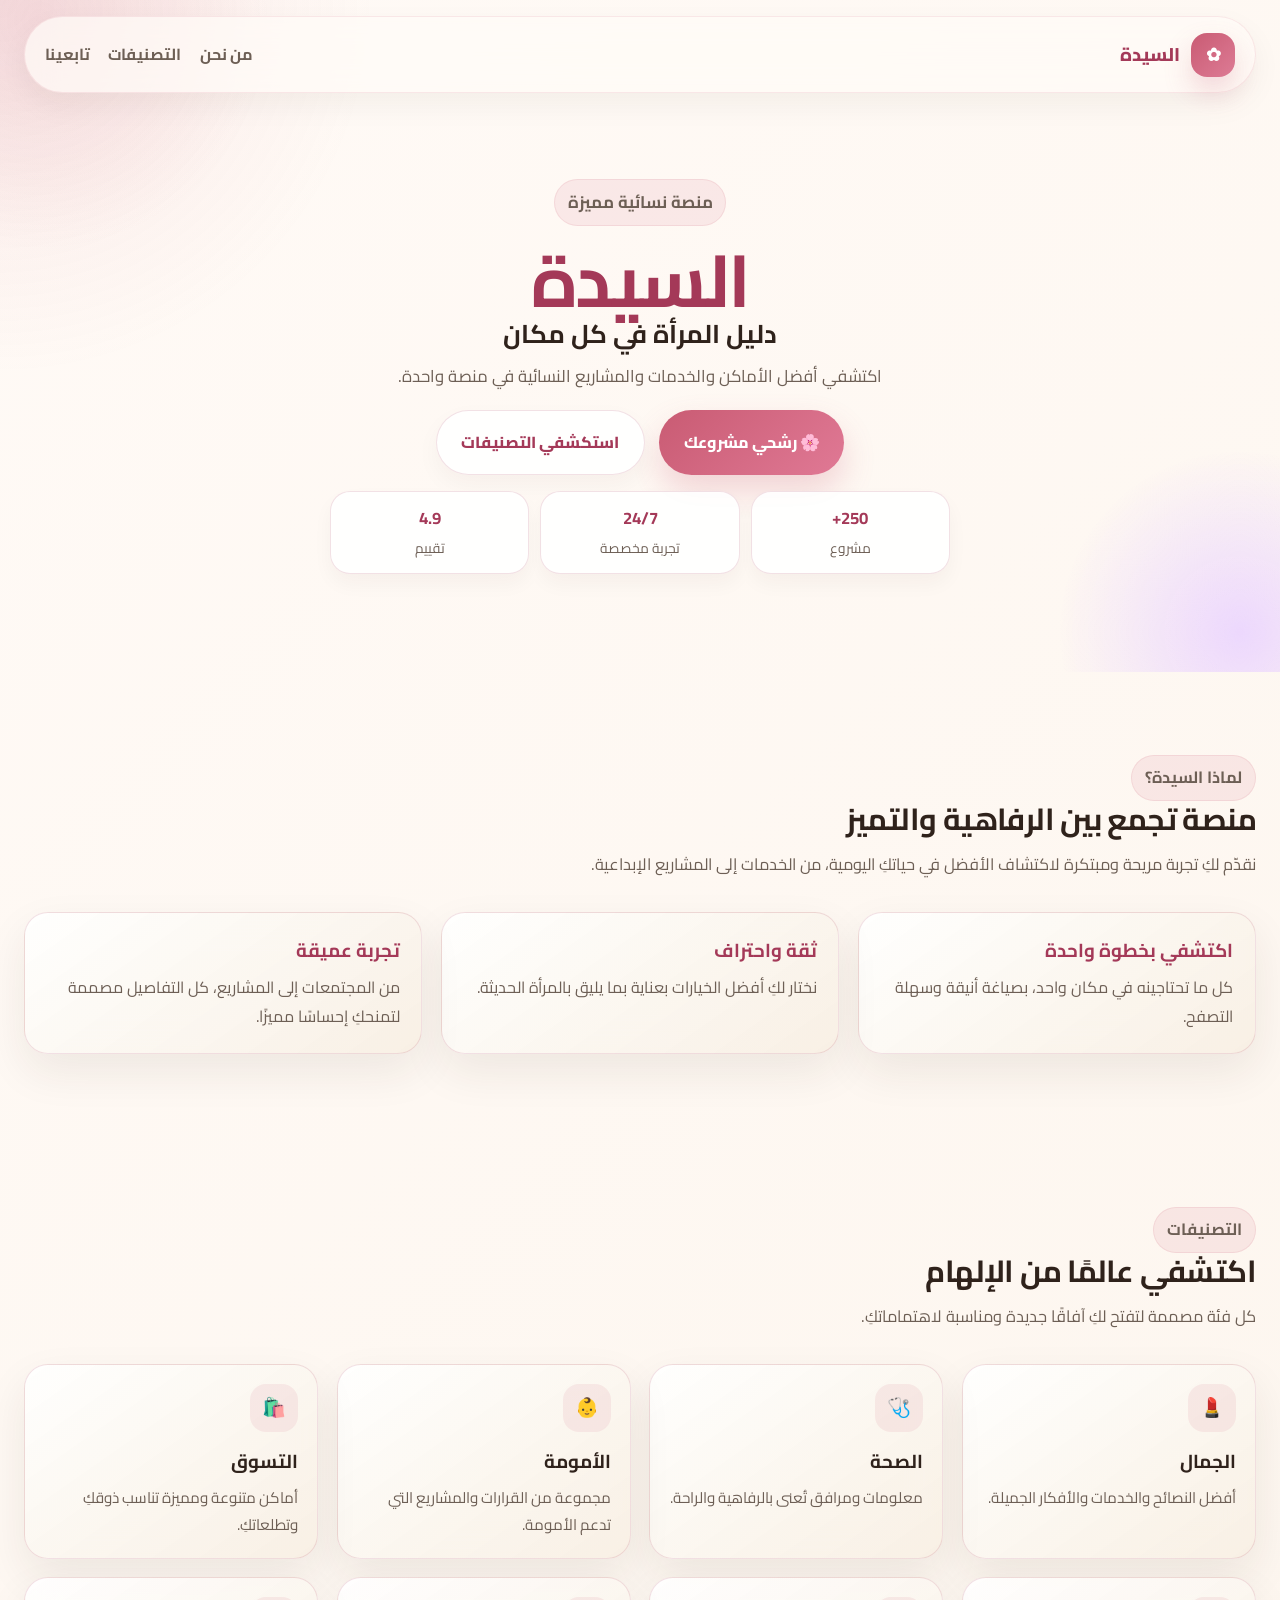
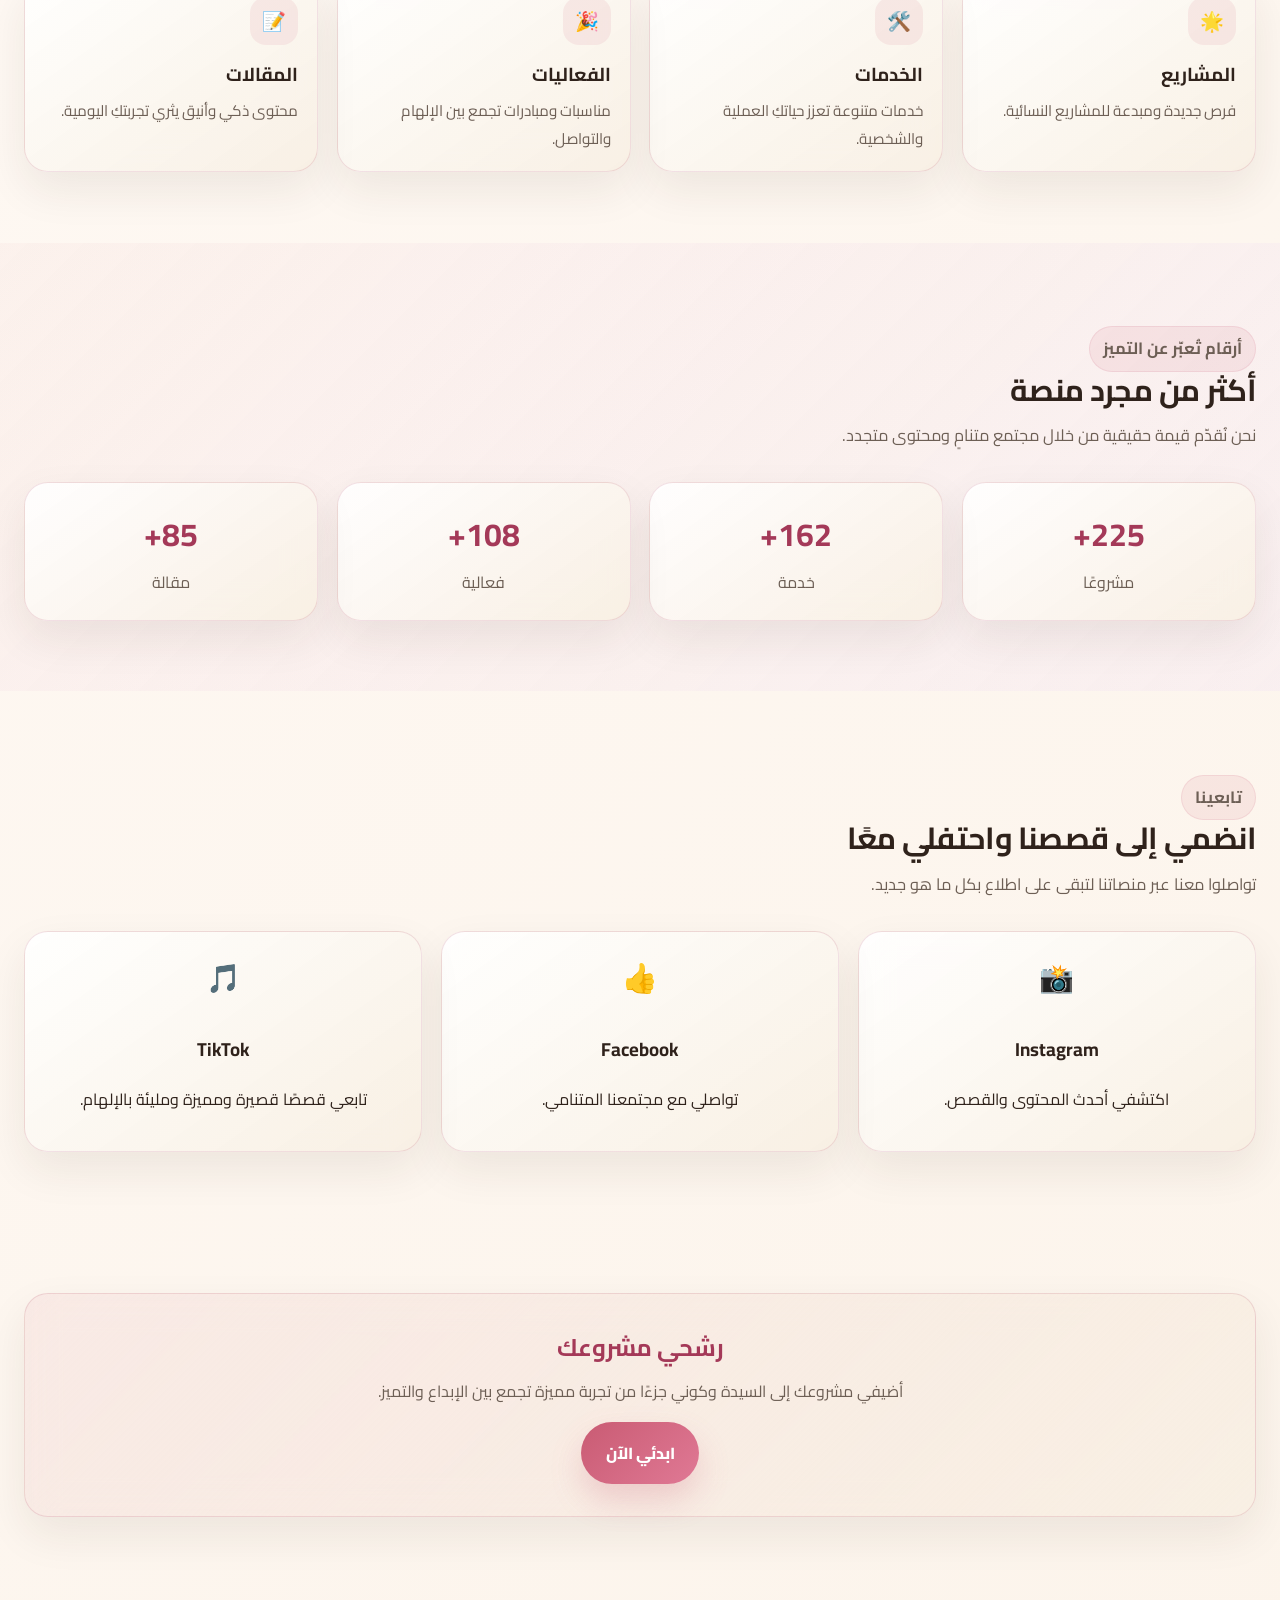
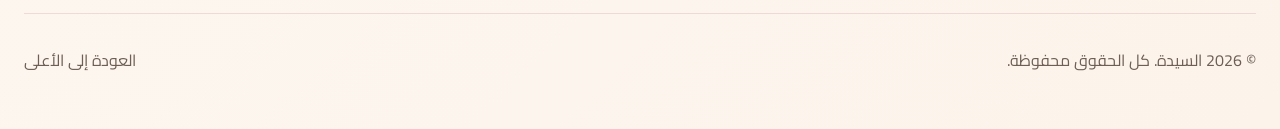
==== commit c11bc7ed: "Refine hero spacing" ====
--- a/index.html
+++ b/index.html
@@ -30,18 +30,6 @@
           </nav>
 
           <div class="hero__content">
-            <div class="hero__visual reveal" aria-label="تصميم مميز">
-              <div class="hero__visual-card">
-              <div class="hero__collage">
-                <div class="hero__avatar hero__avatar--main"></div>
-                <div class="hero__avatar hero__avatar--side"></div>
-                <div class="hero__avatar hero__avatar--top"></div>
-                <div class="hero__avatar hero__avatar--bottom"></div>
-              </div>
-              <div class="hero__visual-pill">✨ منصة جديدة</div>
-            </div>
-            </div>
-
             <div class="hero__copy reveal">
               <p class="eyebrow">منصة نسائية مميزة</p>
               <h1>السيدة</h1>
--- a/css/style.css
+++ b/css/style.css
@@ -100,8 +100,8 @@
 
 .hero {
   position: relative;
-  min-height: 100svh;
-  padding-bottom: 2rem;
+  min-height: 74svh;
+  padding-bottom: 1.2rem;
   overflow: hidden;
 }
 
@@ -173,158 +173,51 @@
 }
 
 .hero__content {
-  display: grid;
-  grid-template-columns: minmax(0, 1.02fr) minmax(0, 0.98fr);
-  gap: 4rem;
-  align-items: center;
-  padding: 3.4rem 0 2rem;
+  display: flex;
+  align-items: center;
+  justify-content: center;
+  min-height: calc(74svh - 6.5rem);
+  padding: 1.2rem 0 0.6rem;
   position: relative;
   z-index: 2;
 }
 
-.hero__visual {
-  order: 1;
-}
-
-.hero__visual-card {
-  position: relative;
-  max-width: 600px;
+.hero__copy {
+  text-align: center;
+  order: 2;
+  width: min(100%, 900px);
   margin: 0 auto;
-  border-radius: 44px;
-  padding: 1.2rem 1.2rem 1.05rem;
-  background: linear-gradient(145deg, rgba(255, 255, 255, 0.96), rgba(248, 241, 232, 0.94));
-  border: 1px solid rgba(201, 91, 115, 0.12);
-  box-shadow: 0 35px 90px rgba(47, 34, 27, 0.12);
-  backdrop-filter: blur(16px);
-  overflow: hidden;
-}
-
-.hero__visual-card::before {
-  content: '';
-  position: absolute;
-  inset: 0;
-  background: linear-gradient(135deg, rgba(201, 91, 115, 0.08), transparent 70%);
-  pointer-events: none;
-}
-
-.hero__collage {
-  position: relative;
-  width: min(100%, 540px);
-  aspect-ratio: 1 / 1;
-  margin: 0 auto 0.8rem;
-  border-radius: 50%;
-  background: radial-gradient(circle at 50% 50%, rgba(255, 255, 255, 0.98), rgba(248, 235, 221, 0.96));
-  box-shadow: inset 0 0 0 1px rgba(201, 91, 115, 0.08), 0 20px 48px rgba(47, 34, 27, 0.08);
-}
-
-.hero__collage::before {
-  content: '';
-  position: absolute;
-  inset: 7%;
-  border-radius: 50%;
-  border: 1px solid rgba(201, 91, 115, 0.08);
-}
-
-.hero__collage::after {
-  content: '';
-  position: absolute;
-  inset: 16%;
-  border-radius: 50%;
-  border: 1px dashed rgba(201, 91, 115, 0.16);
-  transform: rotate(22deg);
-}
-
-.hero__avatar {
-  position: absolute;
-  border-radius: 50%;
-  border: 5px solid rgba(255, 251, 247, 0.95);
-  box-shadow: 0 18px 40px rgba(47, 34, 27, 0.12);
-  background-size: cover;
-  background-position: center;
-}
-
-.hero__avatar--main {
-  width: 230px;
-  height: 230px;
-  left: 50%;
-  top: 50%;
-  transform: translate(-50%, -50%);
-  background-image: url("data:image/svg+xml,%3Csvg xmlns='http://www.w3.org/2000/svg' viewBox='0 0 180 180'%3E%3Crect width='180' height='180' rx='90' fill='%23f6dfc8'/%3E%3Ccircle cx='90' cy='74' r='33' fill='%23f7cda8'/%3E%3Cpath d='M54 154c10-34 24-49 36-49s26 15 36 49' fill='%23944957'/%3E%3Ccircle cx='76' cy='70' r='4' fill='%2334221b'/%3E%3Ccircle cx='104' cy='70' r='4' fill='%2334221b'/%3E%3Cpath d='M76 90c8 7 20 7 28 0' stroke='%2334221b' stroke-width='3' stroke-linecap='round' fill='none'/%3E%3C/svg%3E");
-}
-
-.hero__avatar--side {
-  width: 150px;
-  height: 150px;
-  right: 3%;
-  top: 18%;
-  background-image: url("data:image/svg+xml,%3Csvg xmlns='http://www.w3.org/2000/svg' viewBox='0 0 160 160'%3E%3Crect width='160' height='160' rx='80' fill='%23f3d8bf'/%3E%3Ccircle cx='80' cy='66' r='28' fill='%23f7caa8'/%3E%3Cpath d='M48 132c8-28 18-42 32-42s24 14 32 42' fill='%23b85d6d'/%3E%3Ccircle cx='70' cy='64' r='4' fill='%2334221b'/%3E%3Ccircle cx='90' cy='64' r='4' fill='%2334221b'/%3E%3Cpath d='M68 80c10 8 16 8 24 0' stroke='%2334221b' stroke-width='3' stroke-linecap='round' fill='none'/%3E%3C/svg%3E");
-}
-
-.hero__avatar--top {
-  width: 128px;
-  height: 128px;
-  left: 8%;
-  top: 7%;
-  background-image: url("data:image/svg+xml,%3Csvg xmlns='http://www.w3.org/2000/svg' viewBox='0 0 140 140'%3E%3Crect width='140' height='140' rx='70' fill='%23f2d3be'/%3E%3Ccircle cx='70' cy='58' r='24' fill='%23f4c79a'/%3E%3Cpath d='M42 122c8-24 15-36 28-36s20 12 28 36' fill='%23a94d62'/%3E%3Ccircle cx='60' cy='56' r='3.5' fill='%2334221b'/%3E%3Ccircle cx='80' cy='56' r='3.5' fill='%2334221b'/%3E%3Cpath d='M60 72c8 7 12 7 20 0' stroke='%2334221b' stroke-width='3' stroke-linecap='round' fill='none'/%3E%3C/svg%3E");
-}
-
-.hero__avatar--bottom {
-  width: 138px;
-  height: 138px;
-  left: 8%;
-  bottom: 8%;
-  background-image: url("data:image/svg+xml,%3Csvg xmlns='http://www.w3.org/2000/svg' viewBox='0 0 140 140'%3E%3Crect width='140' height='140' rx='70' fill='%23f1d8c7'/%3E%3Ccircle cx='70' cy='58' r='24' fill='%23f4cda7'/%3E%3Cpath d='M40 122c8-24 17-36 30-36s22 12 30 36' fill='%23c35b73'/%3E%3Ccircle cx='60' cy='56' r='3.5' fill='%2334221b'/%3E%3Ccircle cx='80' cy='56' r='3.5' fill='%2334221b'/%3E%3Cpath d='M60 74c8 6 12 6 20 0' stroke='%2334221b' stroke-width='3' stroke-linecap='round' fill='none'/%3E%3C/svg%3E");
-}
-
-.hero__visual-pill {
-  position: absolute;
-  left: 1.05rem;
-  bottom: 1rem;
-  z-index: 2;
-  display: inline-flex;
-  width: fit-content;
-  align-items: center;
-  padding: 0.5rem 0.8rem;
-  border-radius: 999px;
-  background: rgba(255, 255, 255, 0.92);
-  color: var(--primary-deep);
-  font-size: 0.94rem;
-  font-weight: 700;
-  box-shadow: 0 12px 24px rgba(47, 34, 27, 0.08);
-}
-
-.hero__copy {
-  text-align: right;
-  order: 2;
 }
 
 .hero__copy h1 {
-  font-size: clamp(3.5rem, 5.7vw, 5.8rem);
-  margin: 0.15rem 0 0.25rem;
+  font-size: clamp(3.5rem, 5.7vw, 6rem);
+  margin: 0.1rem 0 0.2rem;
   line-height: 0.95;
   color: var(--primary-deep);
   letter-spacing: -0.03em;
 }
 
 .hero__copy h2 {
-  margin: 0 0 0.8rem;
-  font-size: clamp(1.45rem, 2vw, 2.1rem);
+  margin: 0 auto 0.7rem;
+  font-size: clamp(1.35rem, 2vw, 2rem);
   color: var(--text);
-  line-height: 1.25;
+  line-height: 1.2;
+  max-width: 680px;
 }
 
 .hero__copy p {
-  margin: 0 0 1.35rem;
-  font-size: 1.08rem;
-  color: var(--muted);
-  max-width: 560px;
+  margin: 0 auto 1.2rem;
+  font-size: 1.05rem;
+  color: var(--muted);
+  max-width: 660px;
 }
 
 .hero__actions {
   display: flex;
   flex-wrap: wrap;
-  gap: 0.95rem;
-  margin-bottom: 1.15rem;
+  gap: 0.85rem;
+  margin-bottom: 1rem;
+  justify-content: center;
 }
 
 .btn {
@@ -358,7 +251,9 @@
 .hero__meta {
   display: grid;
   grid-template-columns: repeat(3, minmax(0, 1fr));
-  gap: 0.75rem;
+  gap: 0.7rem;
+  max-width: 620px;
+  margin: 0 auto;
 }
 
 .hero__meta > div {
@@ -550,17 +445,11 @@
 
 @media (max-width: 1024px) {
   .hero__content {
-    grid-template-columns: 1fr;
-    gap: 1.3rem;
-    padding: 2rem 0 1rem;
-  }
-  .hero__visual {
-    order: 2;
+    padding: 1.3rem 0 0.8rem;
+    min-height: auto;
   }
   .hero__copy {
-    order: 1;
-    text-align: center;
-    max-width: 700px;
+    max-width: 760px;
     margin: 0 auto;
   }
   .hero__copy p {
@@ -604,15 +493,6 @@
     padding-top: 1.6rem;
   }
 
-  .hero__visual-card {
-    padding: 0.95rem;
-    border-radius: 30px;
-  }
-
-  .hero__collage {
-    width: min(100%, 440px);
-  }
-
   .hero__copy {
     text-align: center;
   }
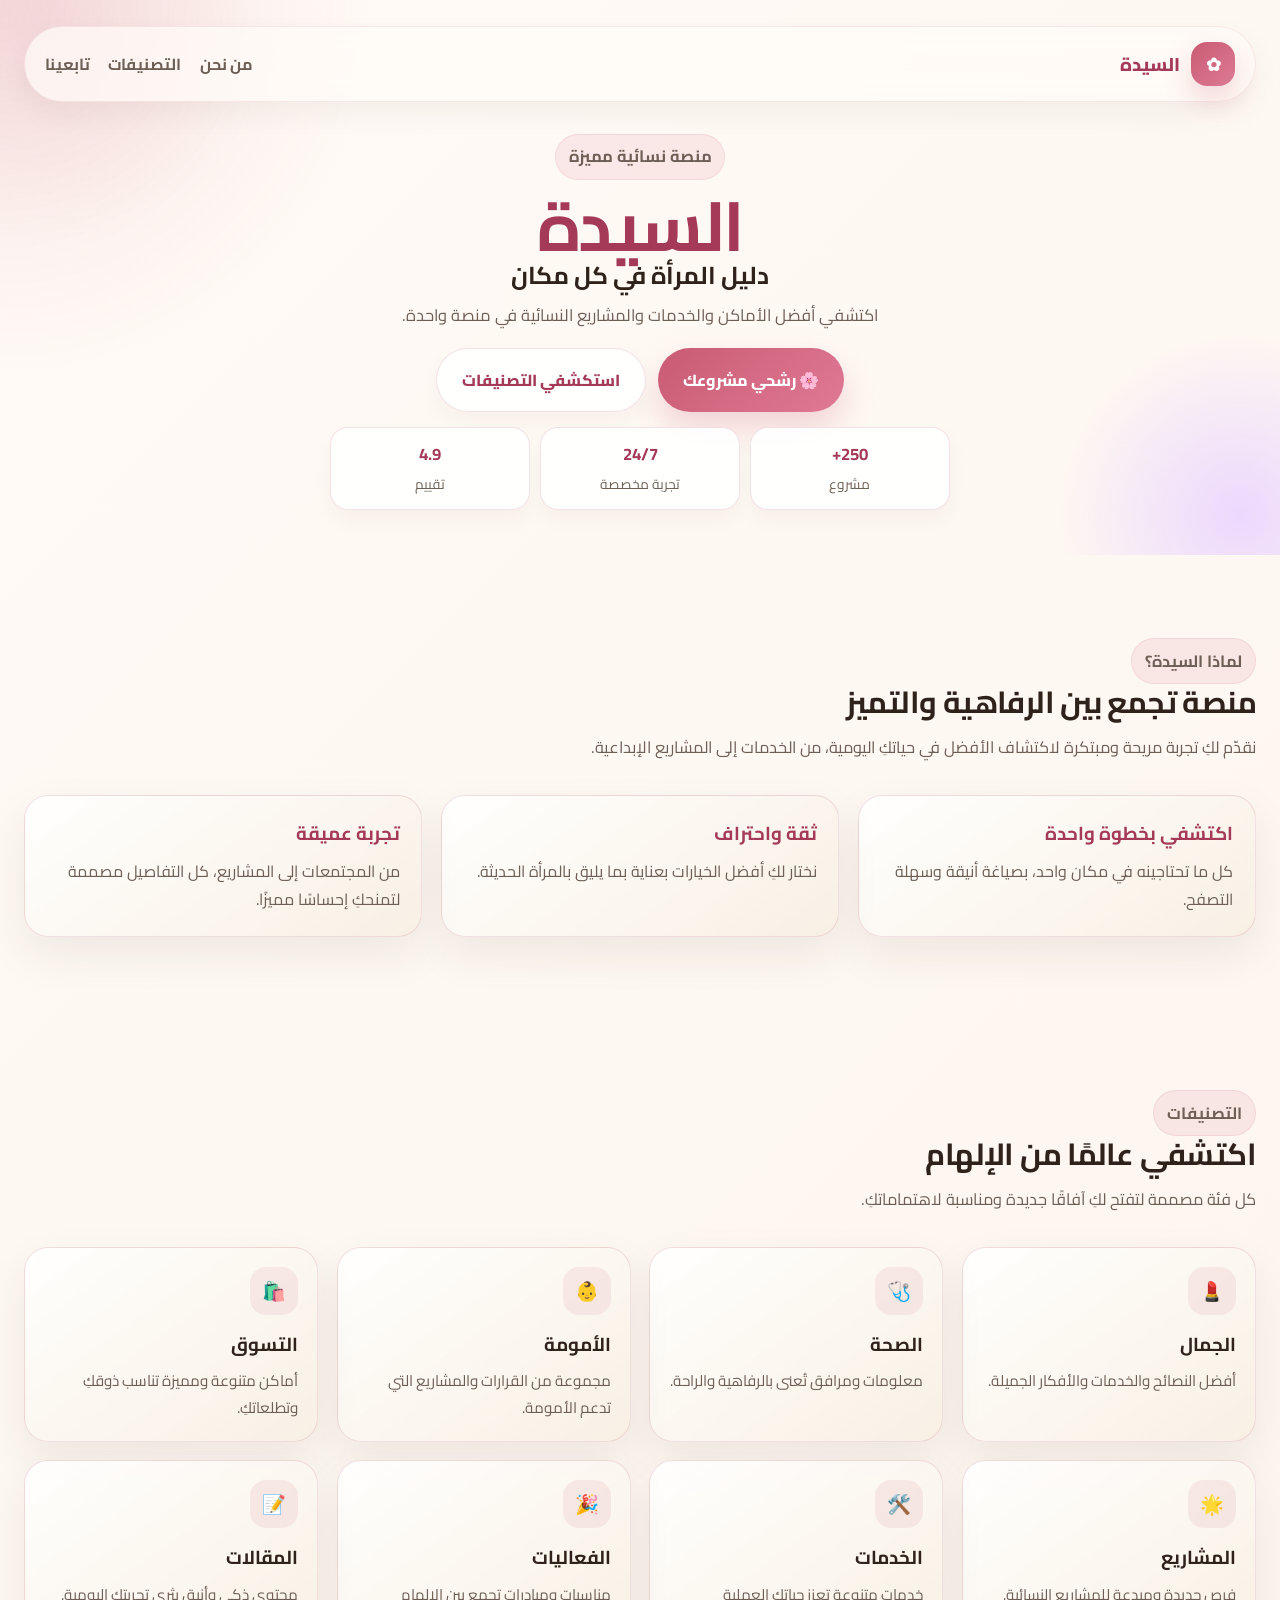
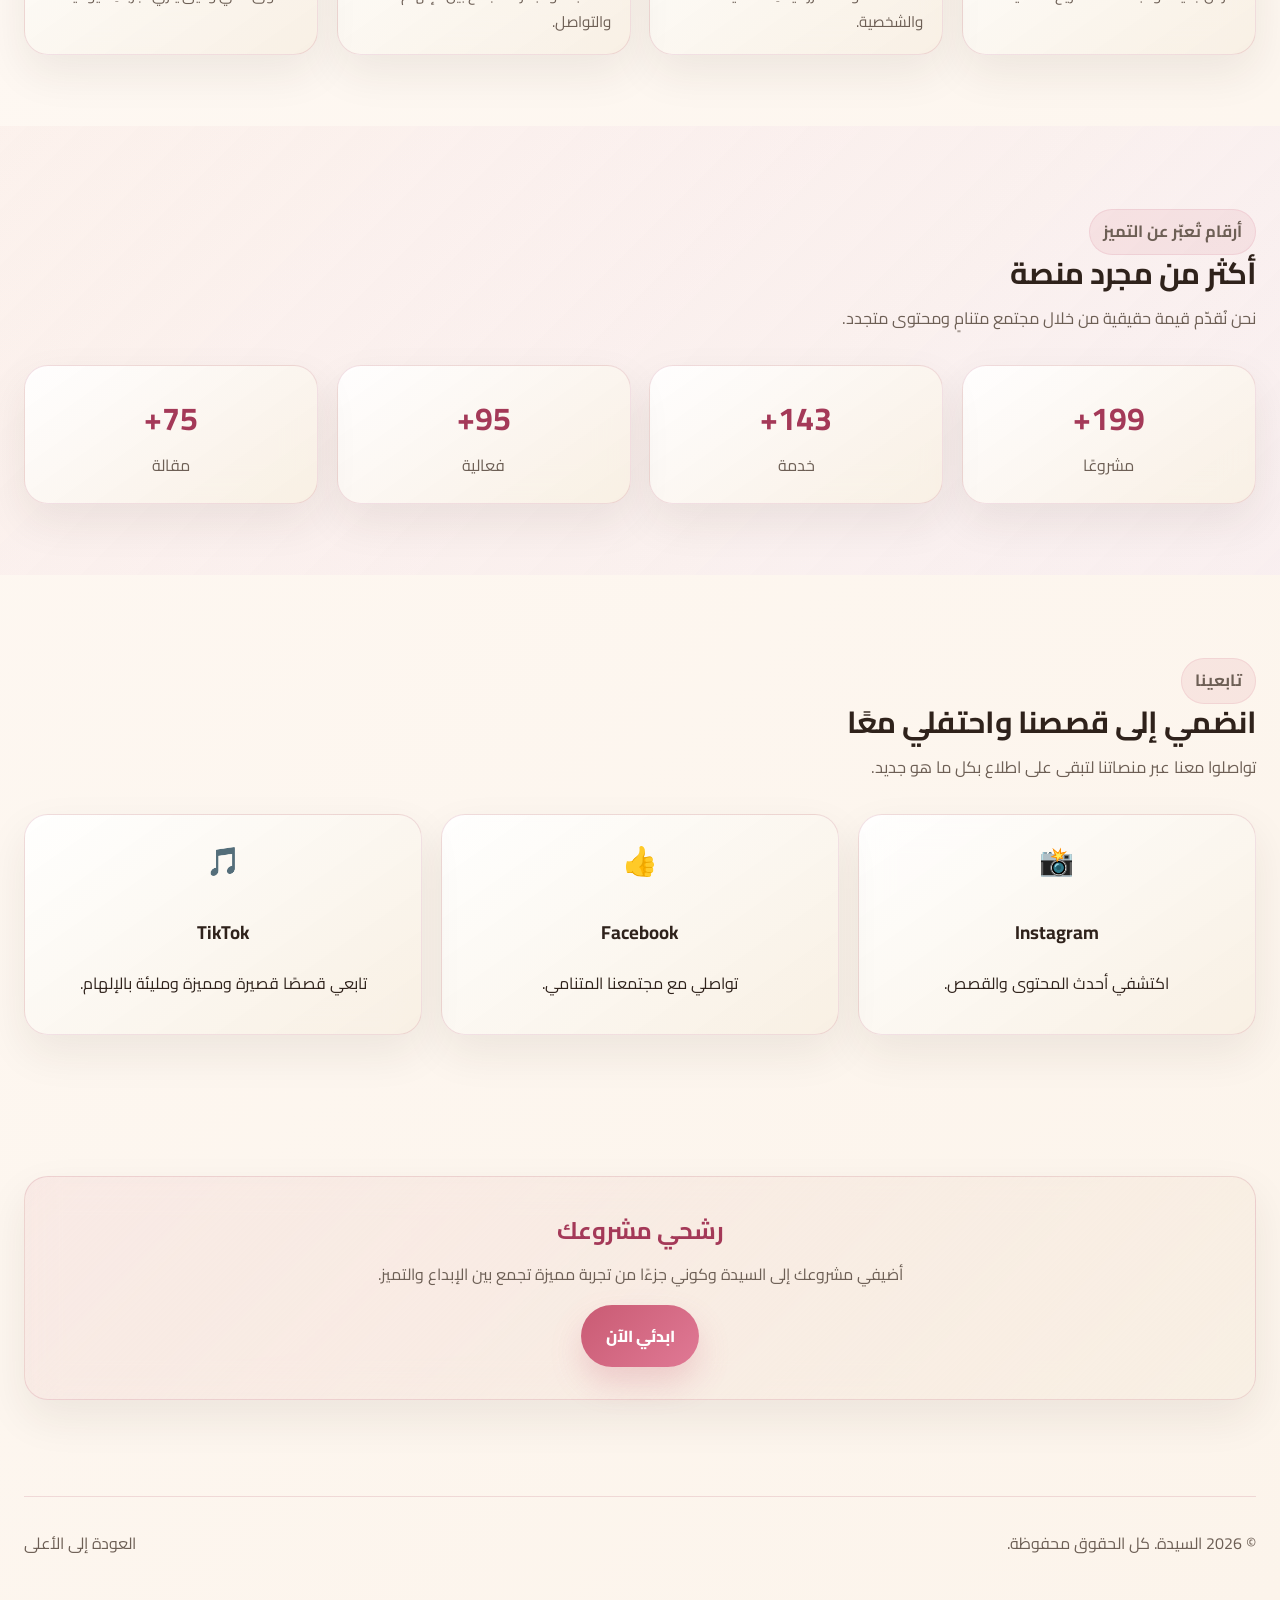
==== commit 1c2f52d0: "Add project submission page" ====
--- a/index.html
+++ b/index.html
@@ -36,7 +36,7 @@
               <h2>دليل المرأة في كل مكان</h2>
               <p>اكتشفي أفضل الأماكن والخدمات والمشاريع النسائية في منصة واحدة.</p>
               <div class="hero__actions">
-                <a class="btn btn--primary" href="#cta">🌸 رشحي مشروعك</a>
+                <a class="btn btn--primary" href="submit-project.html">🌸 رشحي مشروعك</a>
                 <a class="btn btn--ghost" href="#categories">استكشفي التصنيفات</a>
               </div>
               <div class="hero__meta">
--- a/css/style.css
+++ b/css/style.css
@@ -100,8 +100,9 @@
 
 .hero {
   position: relative;
-  min-height: 74svh;
-  padding-bottom: 1.2rem;
+  min-height: 58svh;
+  padding-top: 0.6rem;
+  padding-bottom: 0.8rem;
   overflow: hidden;
 }
 
@@ -176,38 +177,45 @@
   display: flex;
   align-items: center;
   justify-content: center;
-  min-height: calc(74svh - 6.5rem);
-  padding: 1.2rem 0 0.6rem;
+  min-height: calc(58svh - 5rem);
+  padding: 0.2rem 0 0.1rem;
   position: relative;
   z-index: 2;
 }
 
 .hero__copy {
+  display: flex;
+  flex-direction: column;
+  align-items: center;
+  justify-content: center;
   text-align: center;
-  order: 2;
   width: min(100%, 900px);
   margin: 0 auto;
 }
 
+.hero__copy .eyebrow {
+  margin-bottom: 0.8rem;
+}
+
 .hero__copy h1 {
-  font-size: clamp(3.5rem, 5.7vw, 6rem);
-  margin: 0.1rem 0 0.2rem;
+  font-size: clamp(3.4rem, 5.4vw, 5.7rem);
+  margin: 0 0 0.15rem;
   line-height: 0.95;
   color: var(--primary-deep);
   letter-spacing: -0.03em;
 }
 
 .hero__copy h2 {
-  margin: 0 auto 0.7rem;
-  font-size: clamp(1.35rem, 2vw, 2rem);
+  margin: 0 0 0.65rem;
+  font-size: clamp(1.3rem, 1.9vw, 1.95rem);
   color: var(--text);
   line-height: 1.2;
-  max-width: 680px;
+  max-width: 720px;
 }
 
 .hero__copy p {
-  margin: 0 auto 1.2rem;
-  font-size: 1.05rem;
+  margin: 0 0 1.1rem;
+  font-size: 1.03rem;
   color: var(--muted);
   max-width: 660px;
 }
@@ -215,8 +223,8 @@
 .hero__actions {
   display: flex;
   flex-wrap: wrap;
-  gap: 0.85rem;
-  margin-bottom: 1rem;
+  gap: 0.75rem;
+  margin: 0 0 0.9rem;
   justify-content: center;
 }
 
@@ -251,17 +259,18 @@
 .hero__meta {
   display: grid;
   grid-template-columns: repeat(3, minmax(0, 1fr));
-  gap: 0.7rem;
-  max-width: 620px;
+  gap: 0.6rem;
+  width: min(100%, 620px);
   margin: 0 auto;
 }
 
 .hero__meta > div {
   background: rgba(255, 255, 255, 0.9);
   border: 1px solid var(--border);
-  border-radius: 20px;
+  border-radius: 18px;
   padding: 0.7rem 0.8rem;
   box-shadow: 0 10px 20px rgba(47, 34, 27, 0.04);
+  text-align: center;
 }
 
 .hero__meta strong {
@@ -445,7 +454,7 @@
 
 @media (max-width: 1024px) {
   .hero__content {
-    padding: 1.3rem 0 0.8rem;
+    padding: 0.35rem 0 0.25rem;
     min-height: auto;
   }
   .hero__copy {
@@ -490,7 +499,8 @@
   }
 
   .hero__content {
-    padding-top: 1.6rem;
+    padding-top: 0.9rem;
+    padding-bottom: 0.2rem;
   }
 
   .hero__copy {
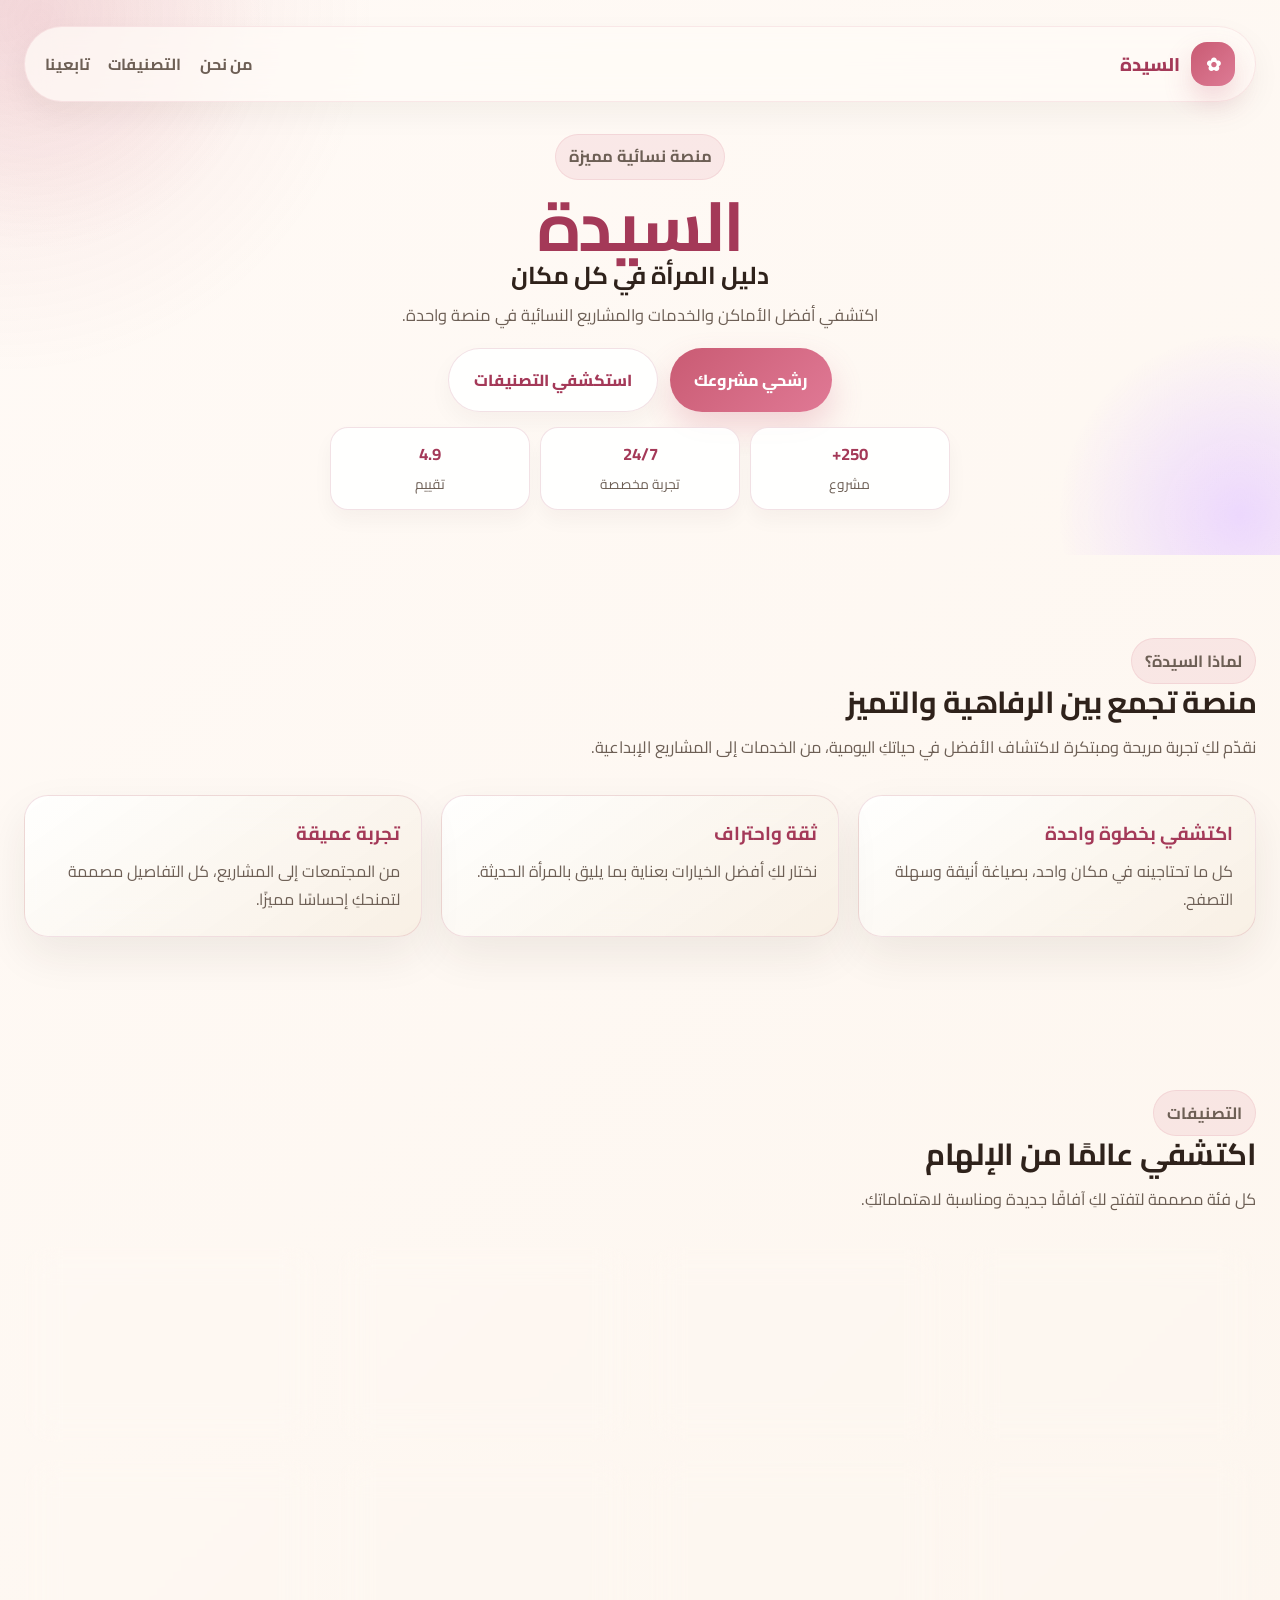
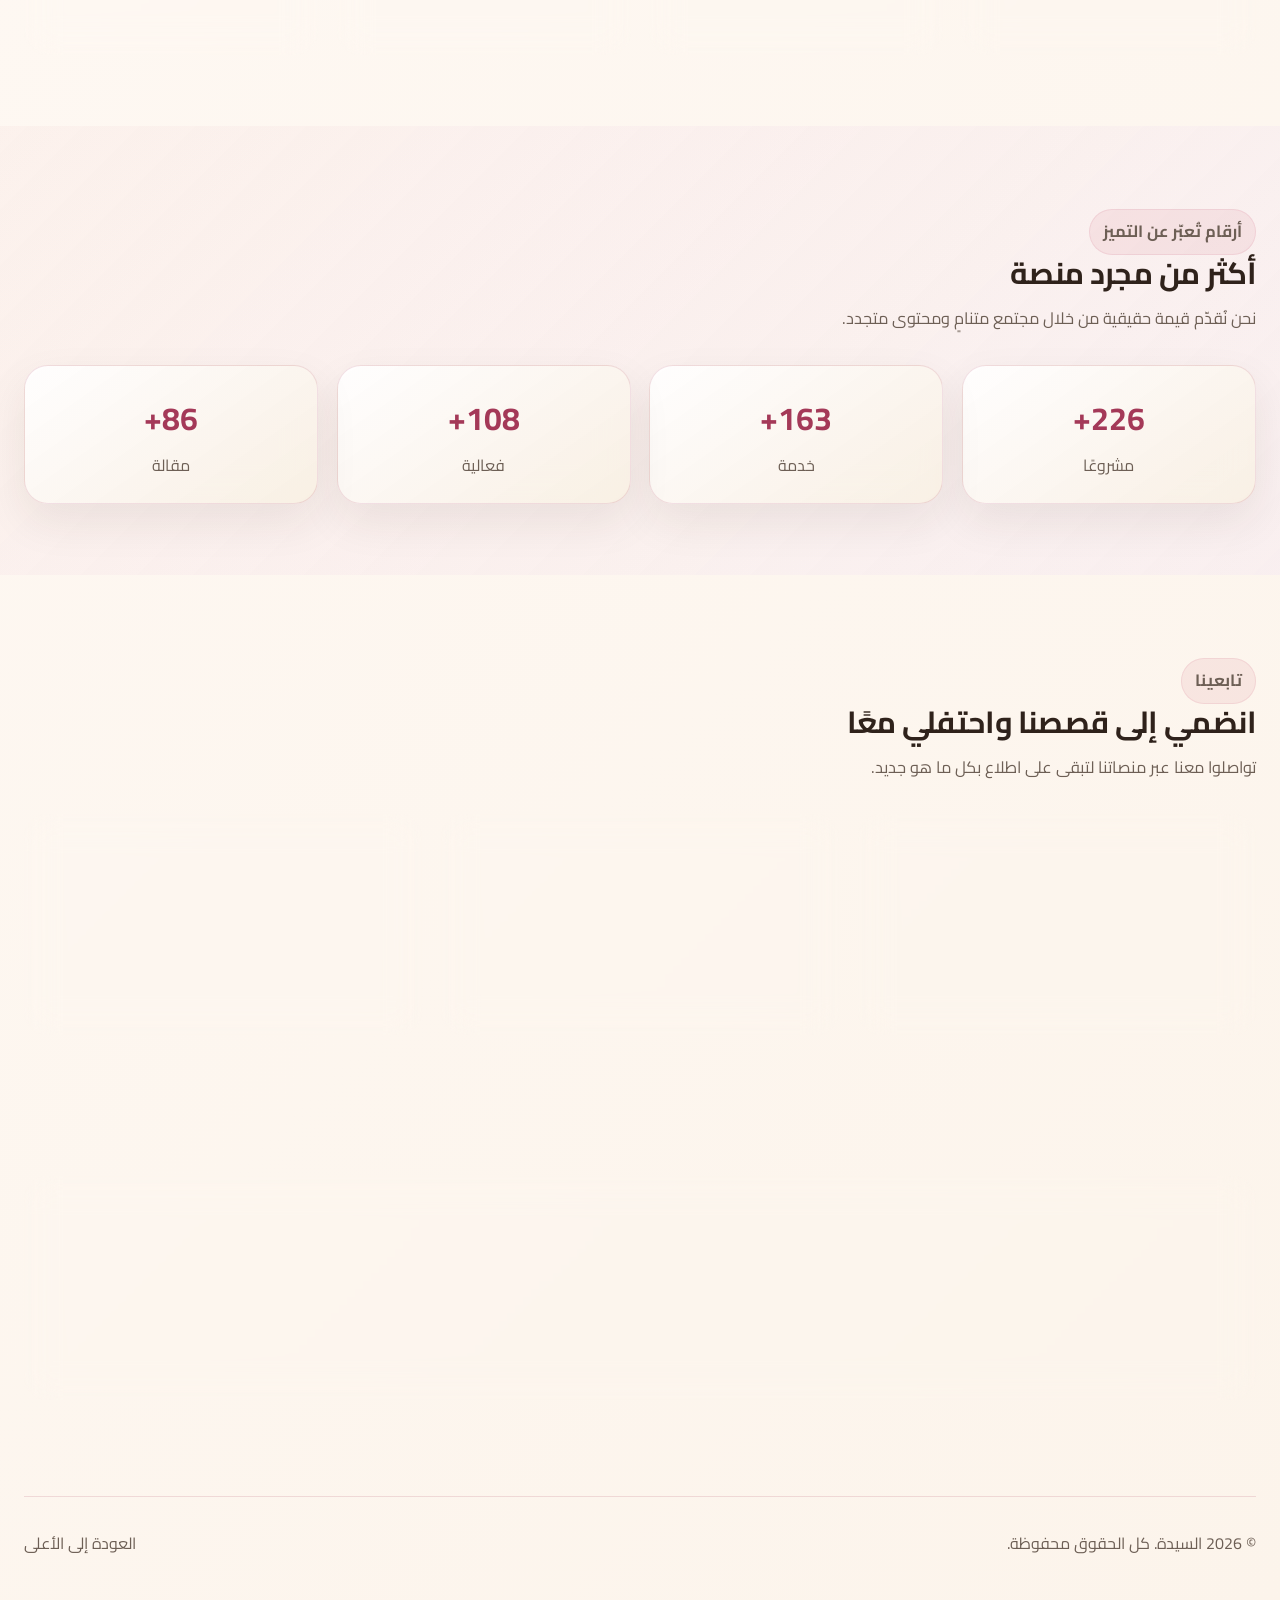
==== commit 0bcb1567: "Fix project submission button" ====
--- a/index.html
+++ b/index.html
@@ -36,7 +36,7 @@
               <h2>دليل المرأة في كل مكان</h2>
               <p>اكتشفي أفضل الأماكن والخدمات والمشاريع النسائية في منصة واحدة.</p>
               <div class="hero__actions">
-                <a class="btn btn--primary" href="submit-project.html">🌸 رشحي مشروعك</a>
+                <a href="submit-project.html" class="btn-primary">رشحي مشروعك</a>
                 <a class="btn btn--ghost" href="#categories">استكشفي التصنيفات</a>
               </div>
               <div class="hero__meta">
--- a/css/style.css
+++ b/css/style.css
@@ -249,6 +249,25 @@
   box-shadow: 0 16px 32px rgba(201, 91, 115, 0.24);
 }
 
+.btn-primary {
+  display: inline-flex;
+  align-items: center;
+  justify-content: center;
+  gap: 0.45rem;
+  padding: 1.05rem 1.55rem;
+  border-radius: 999px;
+  font-weight: 800;
+  background: linear-gradient(135deg, var(--primary), #e07995);
+  color: #fff;
+  box-shadow: 0 16px 32px rgba(201, 91, 115, 0.24);
+  transition: transform 0.25s ease, box-shadow 0.25s ease, background 0.25s ease;
+  text-decoration: none;
+}
+
+.btn-primary:hover {
+  transform: translateY(-2px);
+}
+
 .btn--ghost {
   background: rgba(255, 255, 255, 0.9);
   border: 1px solid var(--border);
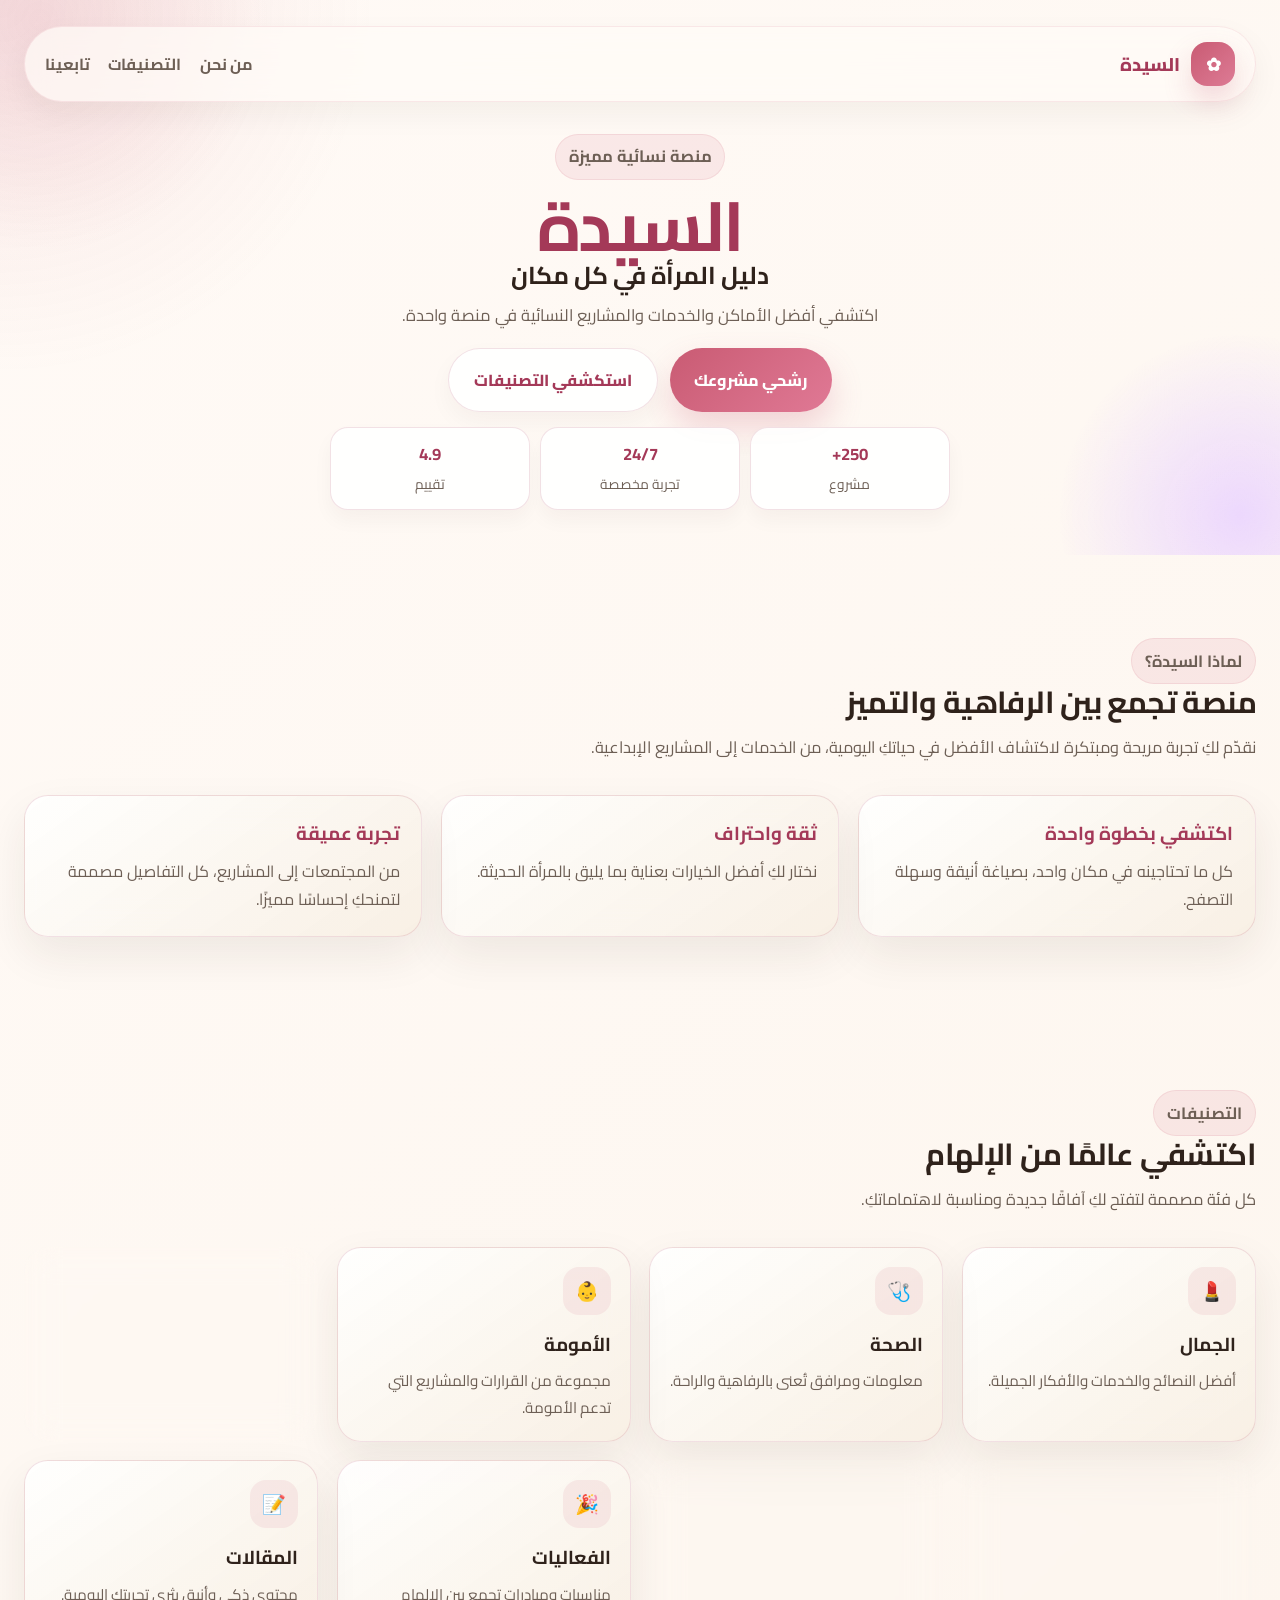
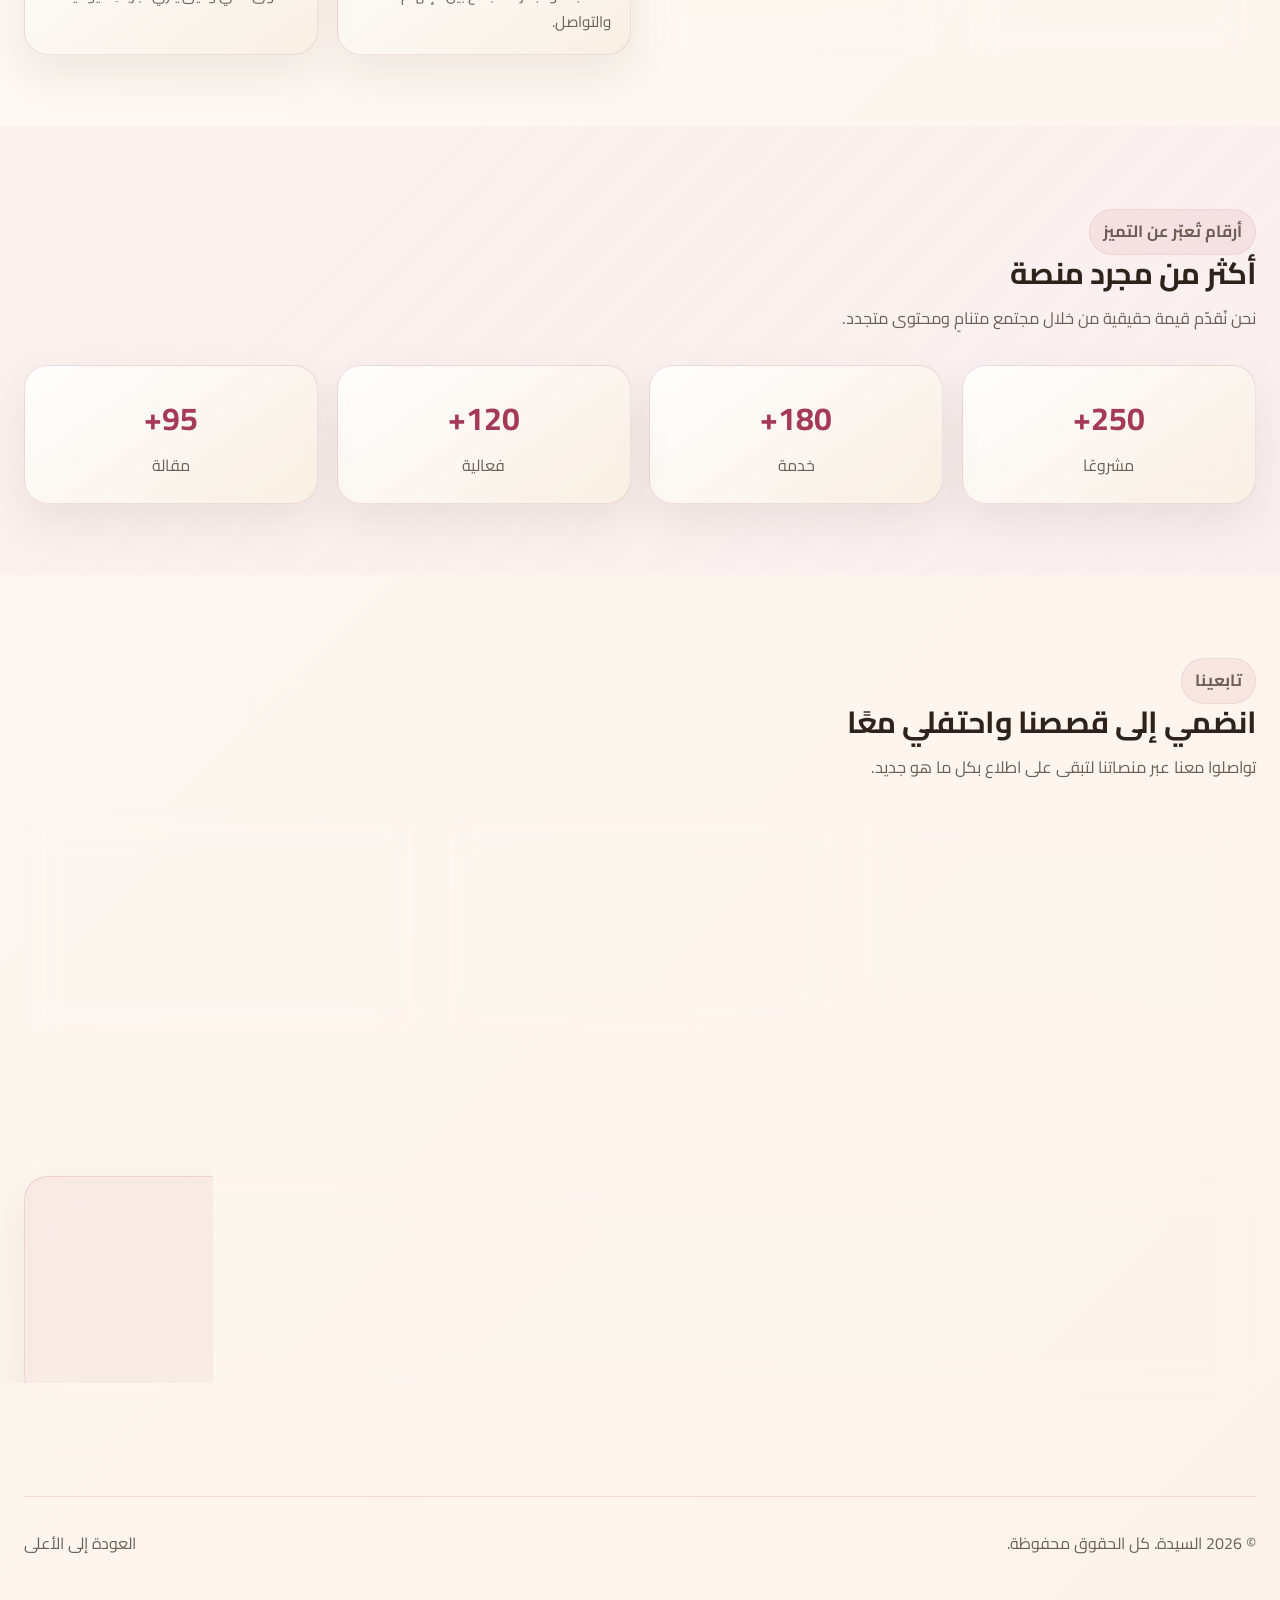
==== commit 2f72f474: "Update index.html" ====
--- a/index.html
+++ b/index.html
@@ -193,7 +193,7 @@
             <div class="cta__box reveal">
               <h2>رشحي مشروعك</h2>
               <p>أضيفي مشروعك إلى السيدة وكوني جزءًا من تجربة مميزة تجمع بين الإبداع والتميز.</p>
-              <a class="btn btn--primary" href="#top">ابدئي الآن</a>
+              <a class="btn btn--primary" href="submit-project.html#projectForm">ابدئي الآن</a>
             </div>
           </div>
         </section>
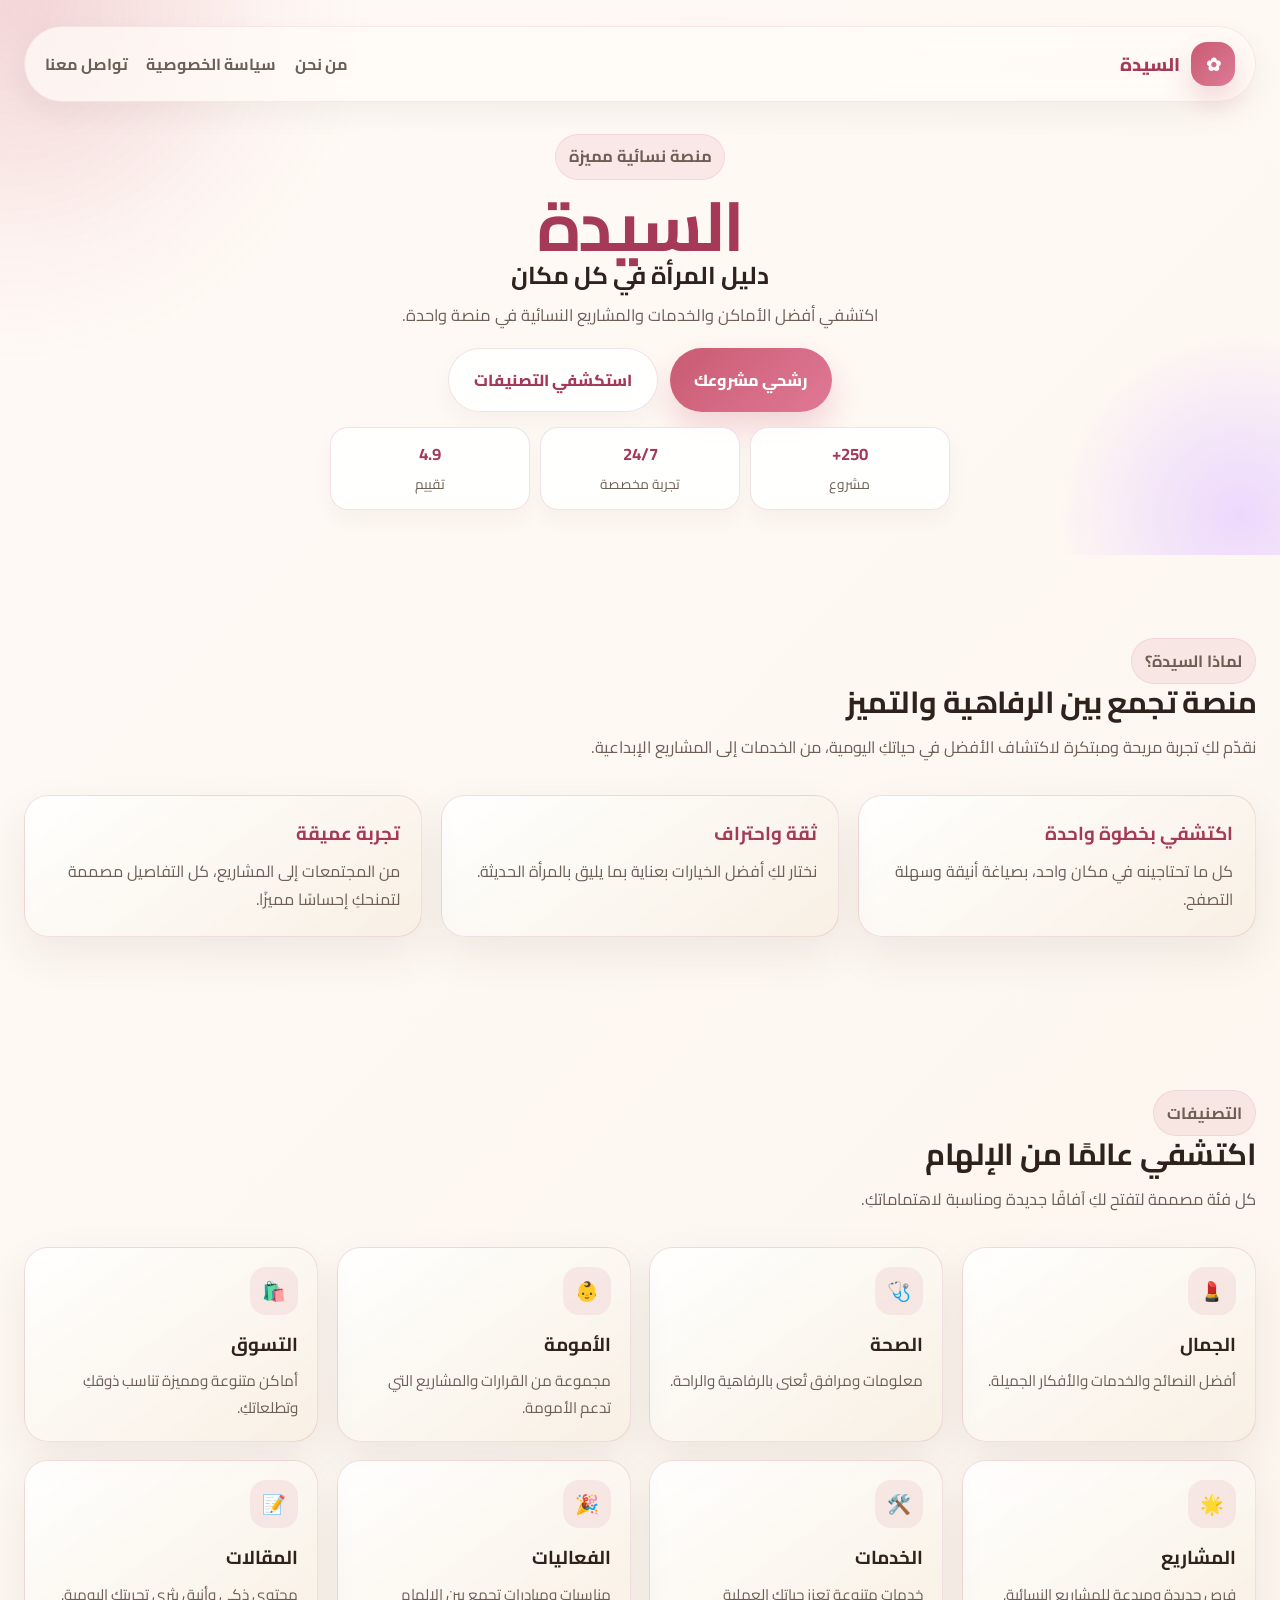
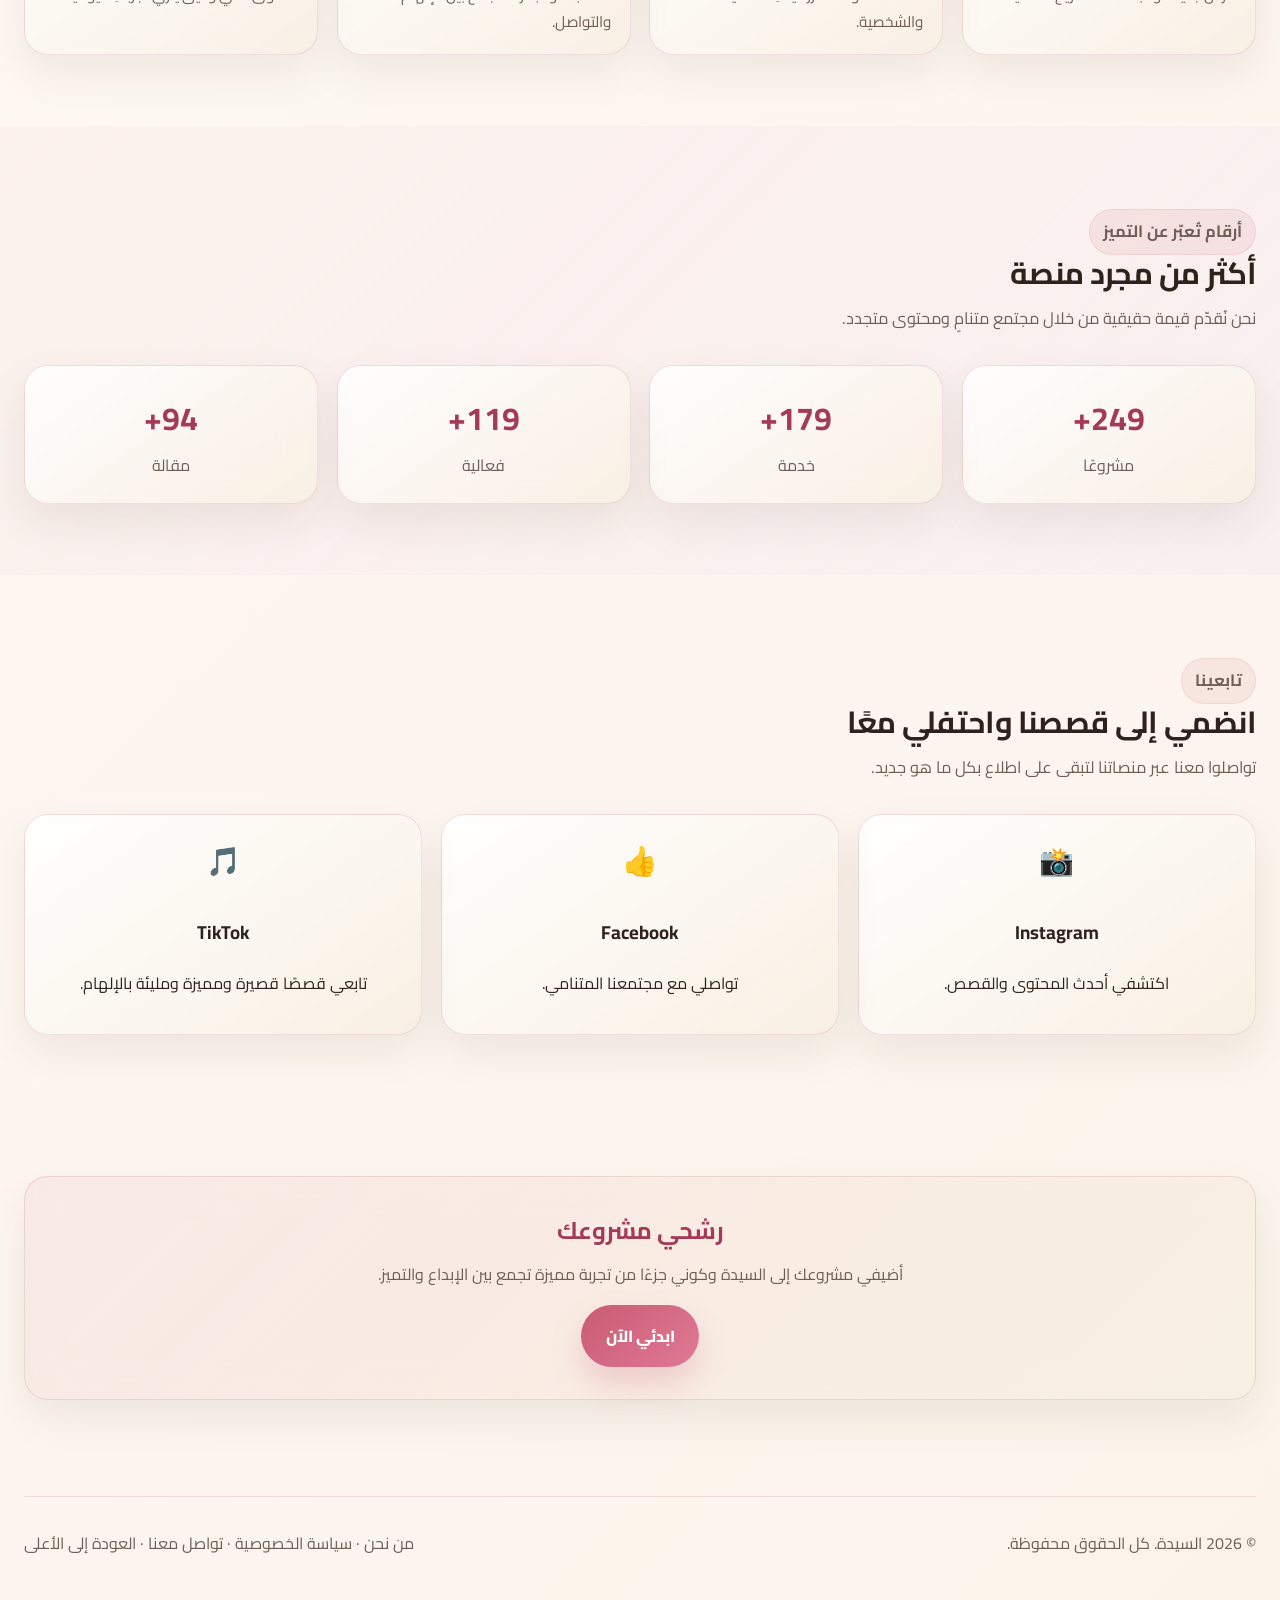
==== commit 23d15761: "Add About, Privacy and Contact pages" ====
--- a/index.html
+++ b/index.html
@@ -23,9 +23,9 @@
               <span>السيدة</span>
             </a>
             <div class="nav__links">
-              <a href="#about">من نحن</a>
-              <a href="#categories">التصنيفات</a>
-              <a href="#follow">تابعينا</a>
+              <a href="about.html">من نحن</a>
+              <a href="privacy.html">سياسة الخصوصية</a>
+              <a href="contact.html">تواصل معنا</a>
             </div>
           </nav>
 
@@ -202,7 +202,12 @@
       <footer class="footer">
         <div class="container footer__content">
           <p>© 2026 السيدة. كل الحقوق محفوظة.</p>
-          <a href="#top">العودة إلى الأعلى</a>
+          <p>
+            <a href="about.html">من نحن</a> ·
+            <a href="privacy.html">سياسة الخصوصية</a> ·
+            <a href="contact.html">تواصل معنا</a> ·
+            <a href="#top">العودة إلى الأعلى</a>
+          </p>
         </div>
       </footer>
     </div>
